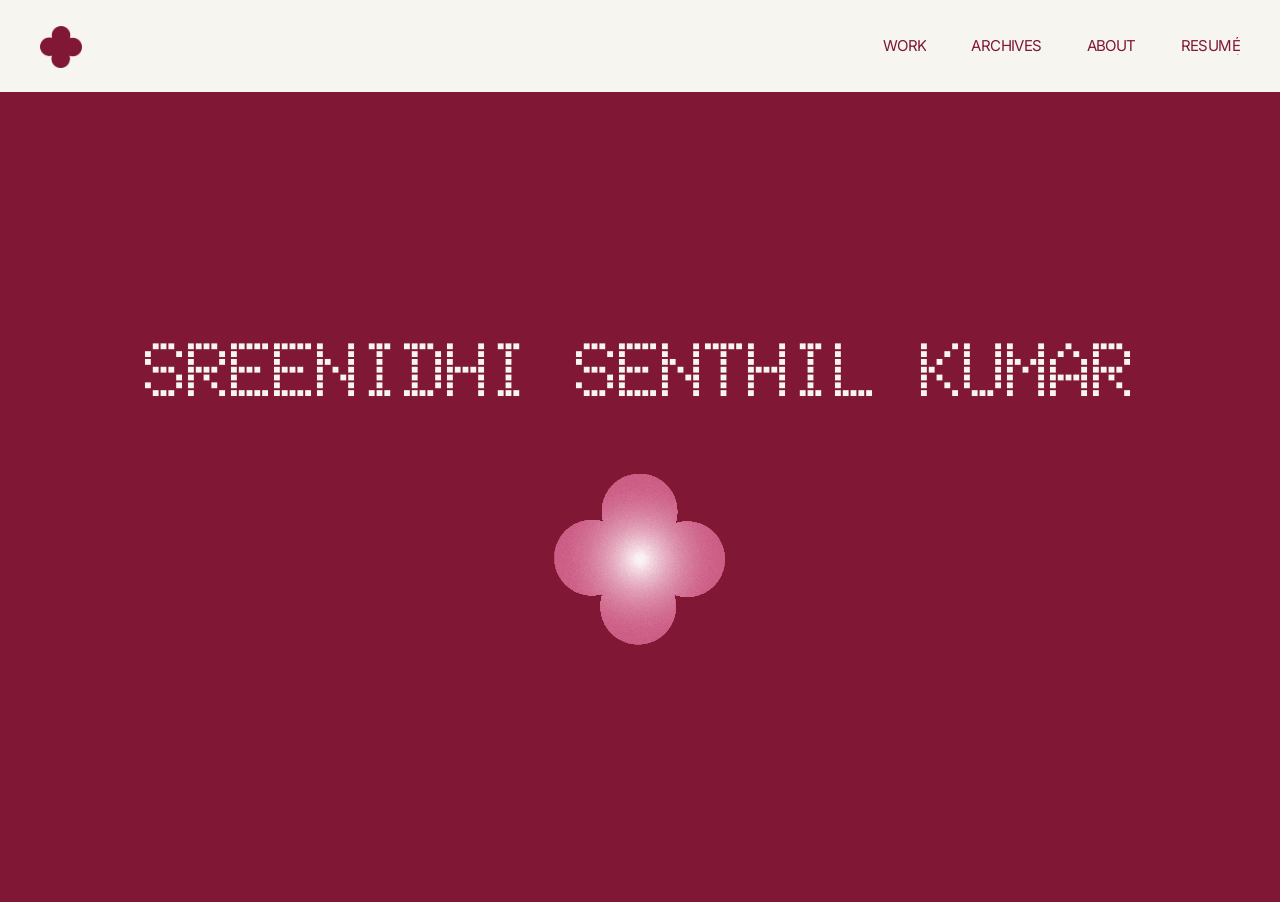
==== index.html @ d52f6503 "first commit" ====
<!doctype html>
<html lang="en">
<head>
  <meta charset="utf-8">
  <meta name="viewport" content="width=device-width, initial-scale=1">
  <title>Sreenidhi Senthil Kumar</title>
  <meta name="description" content="Hello! I am Sreenidhi, a multidisciplinary designer studying in Parsons School of Design. I focus on creating brand identities and user friendly design.">
  <link rel="icon" href="assets/b7XOCkHBL5aJcRCYLvDpe4BL3IE.png">
  <link rel="preconnect" href="https://fonts.googleapis.com">
  <link rel="preconnect" href="https://fonts.gstatic.com" crossorigin>
  <link href="https://fonts.googleapis.com/css2?family=Doto:wght@700&family=Inter:wght@400;500;700&display=swap" rel="stylesheet">
  <link rel="stylesheet" href="styles.css">
</head>
<body>
  <main>
    <section class="hero">
      <div class="hero__block">
        <h1 class="hero__name"><span>SREENIDHI</span> <span>SENTHIL</span> <span>KUMAR</span></h1>
        <a class="hero__flower" href="work.html" aria-label="See my work">
          <img src="assets/eoAOJb5B5QUfETGpFF3YvNR5M.png" alt="">
        </a>
      </div>
    </section>
  </main>
  <script src="main.js"></script>
</body>
</html>
---- styles.css ----
/* ---------- Tokens ---------- */
:root {
  --cream: #f6f5ef;
  --maroon: #801735;
  --pink: #cc5c84;
  --ink: #0f0f0f;
  --brown: #452020;
  --font: "Inter", sans-serif;
  --display: "Doto", sans-serif;
}

*,
*::before,
*::after { box-sizing: border-box; margin: 0; padding: 0; }

html { -webkit-font-smoothing: antialiased; }

body {
  background: var(--cream);
  color: var(--maroon);
  font-family: var(--font);
  font-feature-settings: "ss07" on;
  letter-spacing: -0.04em;
  line-height: 1.2;
}

a { color: inherit; text-decoration: none; }
img { display: block; max-width: 100%; }

.label {
  font-size: 15px;
  text-transform: uppercase;
  letter-spacing: -0.04em;
}

.page-title {
  font-size: 64px;
  font-weight: 500;
  letter-spacing: -0.08em;
  line-height: 1;
  text-transform: uppercase;
}

/* ---------- Nav ---------- */
.nav {
  position: fixed;
  inset: 0 0 auto 0;
  z-index: 50;
  display: flex;
  align-items: center;
  justify-content: space-between;
  padding: 26px 40px;
}

.nav__logo img { width: 42px; height: 42px; transition: transform .6s ease; }
.nav__logo:hover img { transform: rotate(90deg); }

.nav__links { display: flex; gap: 45px; list-style: none; }

/* Text roll on hover: the label slides up and a copy slides in from below */
.roll { position: relative; display: inline-block; overflow: hidden; vertical-align: top; }
.roll span { display: block; transition: transform .35s cubic-bezier(.6, 0, .2, 1); }
.roll span + span { position: absolute; inset: 100% 0 auto 0; }
.roll:hover span,
.card:hover .roll span { transform: translateY(-100%); }

.nav__toggle {
  display: none;
  background: none;
  border: 0;
  color: var(--maroon);
  font-family: var(--font);
  cursor: pointer;
}

.menu {
  position: fixed;
  inset: 0;
  z-index: 40;
  display: flex;
  flex-direction: column;
  justify-content: center;
  gap: 8px;
  padding: 20px;
  background: var(--cream);
  opacity: 0;
  pointer-events: none;
  transition: opacity .3s ease;
}
.menu a {
  font-size: 48px;
  font-weight: 500;
  letter-spacing: -0.06em;
  text-transform: uppercase;
}
.menu-open .menu { opacity: 1; pointer-events: auto; }

/* ---------- Home ---------- */
.hero { position: relative; height: 100vh; height: 100svh; }

.hero__block {
  position: absolute;
  top: 10.2%;
  left: 0;
  width: 100%;
  height: 90%;
  display: flex;
  flex-direction: column;
  align-items: center;
  justify-content: center;
  gap: 46px;
  padding: 20px;
  background: var(--maroon);
  overflow: hidden;
}

.hero__name {
  font-family: var(--display);
  font-size: 78px;
  font-weight: 700;
  letter-spacing: -0.05em;
  line-height: 1;
  text-align: center;
  text-transform: uppercase;
  color: var(--cream);
  text-wrap: balance;
}

.hero__name span,
.hero__flower {
  display: inline-block;
  opacity: 0;
  filter: blur(10px);
  transform: translateY(10px) scale(.95);
  animation: blur-in .9s cubic-bezier(.2, .7, .2, 1) forwards;
}
.hero__name span:nth-child(2) { animation-delay: .15s; }
.hero__name span:nth-child(3) { animation-delay: .3s; }
.hero__flower { animation-delay: .5s; }

@keyframes blur-in {
  to { opacity: 1; filter: blur(0); transform: none; }
}

.hero__flower img {
  width: 208px;
  aspect-ratio: 1;
  transition: transform .8s cubic-bezier(.2, .7, .2, 1);
}
.hero__flower:hover img { transform: rotate(90deg) scale(1.05); }

/* ---------- Shared section ---------- */
.section {
  display: flex;
  flex-direction: column;
  gap: 40px;
  width: 100%;
  max-width: 1920px;
  margin: 0 auto;
  padding: 160px 20px;
}

/* ---------- Work ---------- */
.tags { display: flex; gap: 16px; }
.tag {
  padding: 8px 16px;
  border-radius: 999px;
  background: var(--maroon);
  color: var(--cream);
}

.work-grid {
  display: grid;
  grid-template-columns: repeat(2, 1fr);
  gap: 20px;
}

.card { display: flex; flex-direction: column; gap: 12px; }
.card__media { overflow: hidden; aspect-ratio: 16 / 10; background: #ebe9e0; }
.card__media img {
  width: 100%;
  height: 100%;
  object-fit: cover;
  transition: transform .8s cubic-bezier(.2, .7, .2, 1);
}
.card:hover .card__media img { transform: scale(1.04); }

/* ---------- Archives ---------- */
.archive-grid {
  display: grid;
  grid-template-columns: repeat(3, 1fr);
  grid-template-rows: repeat(2, 1fr);
  gap: 10px;
  width: 94%;
  height: 614px;
  margin: 0 auto;
}
.archive-grid figure { overflow: hidden; cursor: zoom-in; }
.archive-grid figure:first-child { grid-row: span 2; }
.archive-grid img {
  width: 100%;
  height: 100%;
  object-fit: cover;
  transition: transform .8s cubic-bezier(.2, .7, .2, 1);
}
.archive-grid figure:hover img { transform: scale(1.05); }

/* ---------- About ---------- */
.about { position: relative; padding-bottom: 520px; overflow: hidden; }

.about__row { display: flex; gap: 40px; }

.about__text {
  flex: 1;
  display: flex;
  flex-direction: column;
  gap: 40px;
  padding: 0 80px 0 40px;
}

.about__bio {
  display: flex;
  flex-direction: column;
  gap: 20px;
  max-width: 500px;
  font-size: 24px;
  text-wrap: balance;
}

.about__contact { display: flex; gap: 15px; max-width: 435px; }
.about__contact > div { flex: 1; display: flex; flex-direction: column; gap: 4px; }
.about__contact .muted { color: var(--brown); font-weight: 500; text-transform: none; }
.about__contact a:hover { color: var(--pink); }

.about__image { width: 35%; aspect-ratio: .8; object-fit: cover; flex-shrink: 0; }

.stickers {
  position: absolute;
  left: 0;
  bottom: 0;
  width: 100%;
  height: 480px;
  overflow: hidden;
  touch-action: none;
}

.sticker {
  position: absolute;
  top: 0;
  left: 0;
  padding: 26px 36px;
  border-radius: 999px;
  background: var(--maroon);
  color: var(--cream);
  font-size: 27px;
  font-weight: 500;
  letter-spacing: -0.06em;
  white-space: nowrap;
  cursor: grab;
  user-select: none;
  will-change: transform;
}
.sticker:nth-child(3n + 2) { background: var(--pink); }
.sticker:nth-child(4n) { border-radius: 40px; }
.sticker.dragging { cursor: grabbing; }

/* ---------- Project ---------- */
.project-hero { display: flex; flex-direction: column; gap: 20px; padding: 160px 20px 0; }

.project-hero__titles { display: flex; align-items: flex-end; gap: 10px; }
.project-hero__titles > * { flex: 1; }
.project-hero__subtitle { font-size: 24px; text-wrap: balance; }

.project-hero__media img { width: 100%; }

.details { display: flex; padding: 80px 20px 80px 40px; }
.details__col { flex: 1; display: flex; flex-direction: column; gap: 40px; }
.details__item { display: flex; flex-direction: column; gap: 8px; }
.details__item > p:last-child { font-size: 16px; text-transform: capitalize; }
.details__info { max-width: 540px; font-size: 16px; font-weight: 500; color: var(--brown); text-wrap: pretty; }
.details__info p + p { margin-top: 12px; }

.gallery {
  display: grid;
  grid-template-columns: repeat(2, 1fr);
  gap: 12px;
  padding: 0 20px;
}
.gallery figure { overflow: hidden; cursor: zoom-in; }
.gallery .wide { grid-column: span 2; }
.gallery img { width: 100%; height: 100%; object-fit: cover; }

.pager {
  display: flex;
  justify-content: space-between;
  align-items: center;
  padding: 63px 20px 140px;
}

.pill {
  display: grid;
  place-items: center;
  width: 307px;
  height: 87px;
  border-radius: 53px;
  background: var(--maroon);
  color: var(--cream);
  transition: background .3s ease, transform .3s ease;
}
.pill:hover { background: var(--pink); transform: scale(1.03); }

/* ---------- Lightbox ---------- */
.lightbox {
  position: fixed;
  inset: 0;
  z-index: 100;
  display: grid;
  place-items: center;
  padding: 40px;
  background: rgba(15, 15, 15, .9);
  cursor: zoom-out;
  opacity: 0;
  pointer-events: none;
  transition: opacity .3s ease;
}
.lightbox.open { opacity: 1; pointer-events: auto; }
.lightbox img { max-width: 100%; max-height: 100%; object-fit: contain; }

/* ---------- Tablet ---------- */
@media (max-width: 1199.98px) {
  .hero__block { top: 5%; height: 96%; }
  .about__text { padding: 0 20px; }
}

/* ---------- Mobile ---------- */
@media (max-width: 809.98px) {
  .nav__links { display: none; }
  .nav__toggle { display: block; }

  .hero__block { top: 6.6%; height: 93%; }
  .hero__name { font-size: 45px; }
  .hero__flower img { width: 148px; }

  .page-title { font-size: 48px; }

  .tags { flex-direction: column; }
  .work-grid { grid-template-columns: 1fr; }

  .archive-grid { display: flex; flex-direction: column; width: 100%; height: auto; gap: 26px; }
  .archive-grid img { height: auto; }

  .about { padding-bottom: 420px; }
  .about__row { flex-direction: column-reverse; }
  .about__image { width: 100%; }
  .about__bio { font-size: 20px; }
  .stickers { height: 400px; }
  .sticker { font-size: 18px; padding: 16px 24px; }

  .project-hero__titles { flex-direction: column; align-items: flex-start; }
  .details { flex-direction: column; gap: 40px; padding: 80px 20px; }
  .gallery { grid-template-columns: 1fr; }
  .gallery .wide { grid-column: span 1; }
  .pager { padding-bottom: 80px; }
  .pill { width: 170px; height: 49px; }
}

@media (prefers-reduced-motion: reduce) {
  *, *::before, *::after {
    animation-duration: .01s !important;
    animation-delay: 0s !important;
    transition: none !important;
  }
}
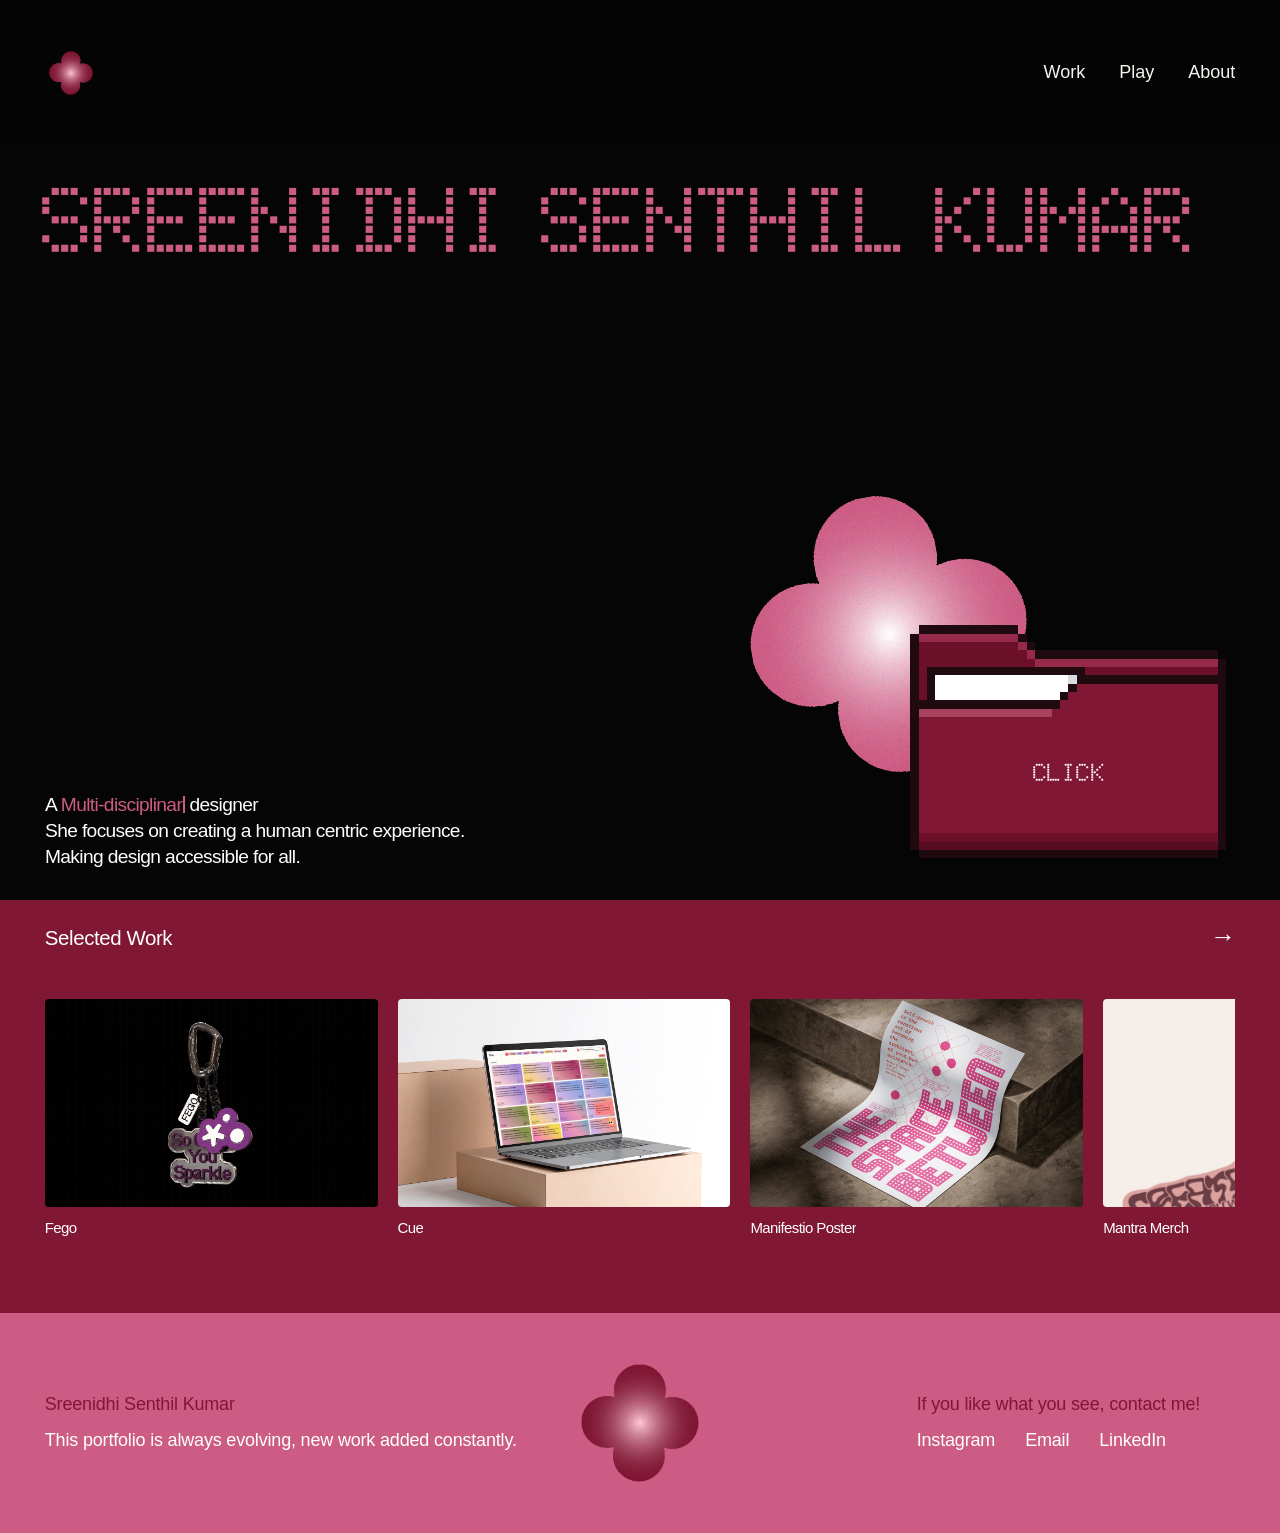
==== commit 83c4f0ad: "first verison" ====
--- a/index.html
+++ b/index.html
@@ -5,21 +5,53 @@
   <meta name="viewport" content="width=device-width, initial-scale=1">
   <title>Sreenidhi Senthil Kumar</title>
   <meta name="description" content="Hello! I am Sreenidhi, a multidisciplinary designer studying in Parsons School of Design. I focus on creating brand identities and user friendly design.">
-  <link rel="icon" href="assets/b7XOCkHBL5aJcRCYLvDpe4BL3IE.png">
+  <link rel="icon" type="image/png" href="assets/favicon.png">
   <link rel="preconnect" href="https://fonts.googleapis.com">
   <link rel="preconnect" href="https://fonts.gstatic.com" crossorigin>
-  <link href="https://fonts.googleapis.com/css2?family=Doto:wght@700&family=Inter:wght@400;500;700&display=swap" rel="stylesheet">
+  <link href="https://fonts.googleapis.com/css2?family=Doto:wght@700&family=Google+Sans+Flex:wght@100..1000&display=swap" rel="stylesheet">
   <link rel="stylesheet" href="styles.css">
 </head>
-<body>
+<body class="home-page">
   <main>
-    <section class="hero">
+    <section class="hero" data-pin>
       <div class="hero__block">
-        <h1 class="hero__name"><span>SREENIDHI</span> <span>SENTHIL</span> <span>KUMAR</span></h1>
-        <a class="hero__flower" href="work.html" aria-label="See my work">
-          <img src="assets/eoAOJb5B5QUfETGpFF3YvNR5M.png" alt="">
-        </a>
+        <div class="inspire" aria-label="Things that inspire my design">
+          <p class="inspire__caption"><span class="inspire__lead">Here are some of the things that currently inspire my design world.</span> <span class="inspire__drag">Drag them out of the folder.</span></p>
+          <img class="inspire__logo" src="assets/logo-pink.png" alt="" aria-hidden="true">
+          <div class="box" role="button" tabindex="0" aria-label="Open the folder">
+            <svg class="box__back" viewBox="0 0 40 30" shape-rendering="crispEdges" aria-hidden="true"><rect x="2" y="1" width="12" height="1" fill="#1f0a10"/><rect x="1" y="2" width="1" height="1" fill="#1f0a10"/><rect x="2" y="2" width="12" height="1" fill="#962a4c"/><rect x="14" y="2" width="1" height="1" fill="#1f0a10"/><rect x="1" y="3" width="1" height="1" fill="#1f0a10"/><rect x="2" y="3" width="12" height="1" fill="#6c1029"/><rect x="14" y="3" width="1" height="1" fill="#962a4c"/><rect x="15" y="3" width="1" height="1" fill="#1f0a10"/><rect x="1" y="4" width="1" height="1" fill="#1f0a10"/><rect x="2" y="4" width="13" height="1" fill="#6c1029"/><rect x="15" y="4" width="1" height="1" fill="#962a4c"/><rect x="16" y="4" width="22" height="1" fill="#1f0a10"/><rect x="1" y="5" width="1" height="1" fill="#1f0a10"/><rect x="2" y="5" width="14" height="1" fill="#6c1029"/><rect x="16" y="5" width="22" height="1" fill="#962a4c"/><rect x="38" y="5" width="1" height="1" fill="#1f0a10"/><rect x="1" y="6" width="1" height="1" fill="#1f0a10"/><rect x="2" y="6" width="1" height="1" fill="#6c1029"/><rect x="3" y="6" width="19" height="1" fill="#1f0a10"/><rect x="22" y="6" width="16" height="1" fill="#6c1029"/><rect x="38" y="6" width="1" height="1" fill="#1f0a10"/><rect x="1" y="7" width="1" height="1" fill="#1f0a10"/><rect x="2" y="7" width="1" height="1" fill="#6c1029"/><rect x="3" y="7" width="1" height="1" fill="#1f0a10"/><rect x="4" y="7" width="16" height="1" fill="#ffffff"/><rect x="20" y="7" width="1" height="1" fill="#d9dbe2"/><rect x="21" y="7" width="1" height="1" fill="#1f0a10"/><rect x="22" y="7" width="16" height="1" fill="#6c1029"/><rect x="38" y="7" width="1" height="1" fill="#1f0a10"/><rect x="1" y="8" width="1" height="1" fill="#1f0a10"/><rect x="2" y="8" width="1" height="1" fill="#6c1029"/><rect x="3" y="8" width="1" height="1" fill="#1f0a10"/><rect x="4" y="8" width="16" height="1" fill="#ffffff"/><rect x="20" y="8" width="1" height="1" fill="#d9dbe2"/><rect x="21" y="8" width="1" height="1" fill="#1f0a10"/><rect x="22" y="8" width="16" height="1" fill="#6c1029"/><rect x="38" y="8" width="1" height="1" fill="#1f0a10"/><rect x="1" y="9" width="1" height="1" fill="#1f0a10"/><rect x="2" y="9" width="1" height="1" fill="#6c1029"/><rect x="3" y="9" width="1" height="1" fill="#1f0a10"/><rect x="4" y="9" width="16" height="1" fill="#ffffff"/><rect x="20" y="9" width="1" height="1" fill="#d9dbe2"/><rect x="21" y="9" width="1" height="1" fill="#1f0a10"/><rect x="22" y="9" width="16" height="1" fill="#6c1029"/><rect x="38" y="9" width="1" height="1" fill="#1f0a10"/><rect x="1" y="10" width="1" height="1" fill="#1f0a10"/><rect x="2" y="10" width="1" height="1" fill="#6c1029"/><rect x="3" y="10" width="1" height="1" fill="#1f0a10"/><rect x="4" y="10" width="17" height="1" fill="#d9dbe2"/><rect x="21" y="10" width="1" height="1" fill="#1f0a10"/><rect x="22" y="10" width="16" height="1" fill="#6c1029"/><rect x="38" y="10" width="1" height="1" fill="#1f0a10"/><rect x="1" y="11" width="1" height="1" fill="#1f0a10"/><rect x="2" y="11" width="1" height="1" fill="#6c1029"/><rect x="3" y="11" width="19" height="1" fill="#1f0a10"/><rect x="22" y="11" width="16" height="1" fill="#6c1029"/><rect x="38" y="11" width="1" height="1" fill="#1f0a10"/><rect x="1" y="12" width="1" height="1" fill="#1f0a10"/><rect x="2" y="12" width="36" height="1" fill="#6c1029"/><rect x="38" y="12" width="1" height="1" fill="#1f0a10"/><rect x="1" y="13" width="1" height="1" fill="#1f0a10"/><rect x="2" y="13" width="36" height="1" fill="#6c1029"/><rect x="38" y="13" width="1" height="1" fill="#1f0a10"/><rect x="1" y="14" width="1" height="1" fill="#1f0a10"/><rect x="2" y="14" width="36" height="1" fill="#6c1029"/><rect x="38" y="14" width="1" height="1" fill="#1f0a10"/><rect x="1" y="15" width="1" height="1" fill="#1f0a10"/><rect x="2" y="15" width="36" height="1" fill="#6c1029"/><rect x="38" y="15" width="1" height="1" fill="#1f0a10"/><rect x="1" y="16" width="1" height="1" fill="#1f0a10"/><rect x="2" y="16" width="36" height="1" fill="#6c1029"/><rect x="38" y="16" width="1" height="1" fill="#1f0a10"/><rect x="1" y="17" width="1" height="1" fill="#1f0a10"/><rect x="2" y="17" width="36" height="1" fill="#6c1029"/><rect x="38" y="17" width="1" height="1" fill="#1f0a10"/><rect x="1" y="18" width="1" height="1" fill="#1f0a10"/><rect x="2" y="18" width="36" height="1" fill="#6c1029"/><rect x="38" y="18" width="1" height="1" fill="#1f0a10"/><rect x="1" y="19" width="1" height="1" fill="#1f0a10"/><rect x="2" y="19" width="36" height="1" fill="#6c1029"/><rect x="38" y="19" width="1" height="1" fill="#1f0a10"/><rect x="1" y="20" width="1" height="1" fill="#1f0a10"/><rect x="2" y="20" width="36" height="1" fill="#6c1029"/><rect x="38" y="20" width="1" height="1" fill="#1f0a10"/><rect x="1" y="21" width="1" height="1" fill="#1f0a10"/><rect x="2" y="21" width="36" height="1" fill="#6c1029"/><rect x="38" y="21" width="1" height="1" fill="#1f0a10"/><rect x="1" y="22" width="1" height="1" fill="#1f0a10"/><rect x="2" y="22" width="36" height="1" fill="#6c1029"/><rect x="38" y="22" width="1" height="1" fill="#1f0a10"/><rect x="1" y="23" width="1" height="1" fill="#1f0a10"/><rect x="2" y="23" width="36" height="1" fill="#6c1029"/><rect x="38" y="23" width="1" height="1" fill="#1f0a10"/><rect x="1" y="24" width="1" height="1" fill="#1f0a10"/><rect x="2" y="24" width="36" height="1" fill="#6c1029"/><rect x="38" y="24" width="1" height="1" fill="#1f0a10"/><rect x="1" y="25" width="1" height="1" fill="#1f0a10"/><rect x="2" y="25" width="36" height="1" fill="#6c1029"/><rect x="38" y="25" width="1" height="1" fill="#1f0a10"/><rect x="1" y="26" width="1" height="1" fill="#1f0a10"/><rect x="2" y="26" width="36" height="1" fill="#6c1029"/><rect x="38" y="26" width="1" height="1" fill="#1f0a10"/><rect x="1" y="27" width="38" height="1" fill="#1f0a10"/></svg>
+            <p class="box__label" aria-hidden="true">Click</p>
+            <div class="box__inside">
+              <button class="inspire__item" type="button" data-label="Vintage TV" data-spot="7,10"><span class="inspire__icon" style="--src:url(assets/icons/tv.svg);--fsrc:url(assets/icons/fill/tv.png);--fill:#f7b8cd"></span></button>
+              <button class="inspire__item" type="button" data-label="Books" data-spot="88,10"><span class="inspire__icon" style="--src:url(assets/icons/book.svg);--fsrc:url(assets/icons/fill/book.png);--fill:#f7b8cd"></span></button>
+              <button class="inspire__item" type="button" data-label="Tea" data-spot="38,42"><span class="inspire__icon" style="--src:url(assets/icons/tea.svg);--fsrc:url(assets/icons/fill/tea.png);--fill:#f7b8cd"></span></button>
+              <button class="inspire__item" type="button" data-label="Flowers" data-spot="7,84"><span class="inspire__icon" style="--src:url(assets/icons/flower.svg);--fsrc:url(assets/icons/fill/flower.png);--fill:#f7b8cd"></span></button>
+              <button class="inspire__item" type="button" data-label="Science" data-spot="27,6"><span class="inspire__icon" style="--src:url(assets/icons/dna.svg);--fsrc:url(assets/icons/fill/dna.png);--fill:#f7b8cd"></span></button>
+              <button class="inspire__item" type="button" data-label="Lego" data-spot="47,10"><span class="inspire__icon" style="--src:url(assets/icons/module.svg);--fsrc:url(assets/icons/fill/module.png);--fill:#f7b8cd"></span></button>
+              <button class="inspire__item" type="button" data-label="Travel" data-spot="67,6"><span class="inspire__icon" style="--src:url(assets/icons/compass.svg);--fsrc:url(assets/icons/fill/compass.png);--fill:#f7b8cd"></span></button>
+              <button class="inspire__item" type="button" data-label="Music" data-spot="16,46"><span class="inspire__icon" style="--src:url(assets/icons/music.svg);--fsrc:url(assets/icons/fill/music.png);--fill:#f7b8cd"></span></button>
+              <button class="inspire__item" type="button" data-label="Cooking" data-spot="60,48"><span class="inspire__icon" style="--src:url(assets/icons/egg.svg);--fsrc:url(assets/icons/fill/egg.png);--fill:#f7b8cd"></span></button>
+              <button class="inspire__item" type="button" data-label="Nature" data-spot="66,80"><span class="inspire__icon" style="--src:url(assets/icons/plant.svg);--fsrc:url(assets/icons/fill/plant.png);--fill:#f7b8cd"></span></button>
+              <button class="inspire__item" type="button" data-label="Arcade games" data-spot="27,80"><span class="inspire__icon" style="--src:url(assets/icons/arcade.svg);--fsrc:url(assets/icons/fill/arcade.png);--fill:#f7b8cd"></span></button>
+              <button class="inspire__item" type="button" data-label="Coding" data-spot="47,86"><span class="inspire__icon" style="--src:url(assets/icons/browser.svg);--fsrc:url(assets/icons/fill/browser.png);--fill:#f7b8cd"></span></button>
+            </div>
+            <svg class="box__front" viewBox="0 0 40 30" shape-rendering="crispEdges" aria-hidden="true"><rect x="21" y="7" width="17" height="1" fill="#1f0a10"/><rect x="20" y="8" width="1" height="1" fill="#1f0a10"/><rect x="21" y="8" width="17" height="1" fill="#801735"/><rect x="38" y="8" width="1" height="1" fill="#1f0a10"/><rect x="19" y="9" width="1" height="1" fill="#1f0a10"/><rect x="20" y="9" width="18" height="1" fill="#801735"/><rect x="38" y="9" width="1" height="1" fill="#1f0a10"/><rect x="2" y="10" width="17" height="1" fill="#1f0a10"/><rect x="19" y="10" width="19" height="1" fill="#801735"/><rect x="38" y="10" width="1" height="1" fill="#1f0a10"/><rect x="1" y="11" width="1" height="1" fill="#1f0a10"/><rect x="2" y="11" width="16" height="1" fill="#a8435f"/><rect x="18" y="11" width="20" height="1" fill="#801735"/><rect x="38" y="11" width="1" height="1" fill="#1f0a10"/><rect x="1" y="12" width="1" height="1" fill="#1f0a10"/><rect x="2" y="12" width="36" height="1" fill="#801735"/><rect x="38" y="12" width="1" height="1" fill="#1f0a10"/><rect x="1" y="13" width="1" height="1" fill="#1f0a10"/><rect x="2" y="13" width="36" height="1" fill="#801735"/><rect x="38" y="13" width="1" height="1" fill="#1f0a10"/><rect x="1" y="14" width="1" height="1" fill="#1f0a10"/><rect x="2" y="14" width="36" height="1" fill="#801735"/><rect x="38" y="14" width="1" height="1" fill="#1f0a10"/><rect x="1" y="15" width="1" height="1" fill="#1f0a10"/><rect x="2" y="15" width="36" height="1" fill="#801735"/><rect x="38" y="15" width="1" height="1" fill="#1f0a10"/><rect x="1" y="16" width="1" height="1" fill="#1f0a10"/><rect x="2" y="16" width="36" height="1" fill="#801735"/><rect x="38" y="16" width="1" height="1" fill="#1f0a10"/><rect x="1" y="17" width="1" height="1" fill="#1f0a10"/><rect x="2" y="17" width="36" height="1" fill="#801735"/><rect x="38" y="17" width="1" height="1" fill="#1f0a10"/><rect x="1" y="18" width="1" height="1" fill="#1f0a10"/><rect x="2" y="18" width="36" height="1" fill="#801735"/><rect x="38" y="18" width="1" height="1" fill="#1f0a10"/><rect x="1" y="19" width="1" height="1" fill="#1f0a10"/><rect x="2" y="19" width="36" height="1" fill="#801735"/><rect x="38" y="19" width="1" height="1" fill="#1f0a10"/><rect x="1" y="20" width="1" height="1" fill="#1f0a10"/><rect x="2" y="20" width="36" height="1" fill="#801735"/><rect x="38" y="20" width="1" height="1" fill="#1f0a10"/><rect x="1" y="21" width="1" height="1" fill="#1f0a10"/><rect x="2" y="21" width="36" height="1" fill="#801735"/><rect x="38" y="21" width="1" height="1" fill="#1f0a10"/><rect x="1" y="22" width="1" height="1" fill="#1f0a10"/><rect x="2" y="22" width="36" height="1" fill="#801735"/><rect x="38" y="22" width="1" height="1" fill="#1f0a10"/><rect x="1" y="23" width="1" height="1" fill="#1f0a10"/><rect x="2" y="23" width="36" height="1" fill="#801735"/><rect x="38" y="23" width="1" height="1" fill="#1f0a10"/><rect x="1" y="24" width="1" height="1" fill="#1f0a10"/><rect x="2" y="24" width="36" height="1" fill="#801735"/><rect x="38" y="24" width="1" height="1" fill="#1f0a10"/><rect x="1" y="25" width="1" height="1" fill="#1f0a10"/><rect x="2" y="25" width="36" height="1" fill="#801735"/><rect x="38" y="25" width="1" height="1" fill="#1f0a10"/><rect x="1" y="26" width="1" height="1" fill="#1f0a10"/><rect x="2" y="26" width="36" height="1" fill="#6c1029"/><rect x="38" y="26" width="1" height="1" fill="#1f0a10"/><rect x="1" y="27" width="1" height="1" fill="#1f0a10"/><rect x="2" y="27" width="36" height="1" fill="#560c21"/><rect x="38" y="27" width="1" height="1" fill="#1f0a10"/><rect x="2" y="28" width="36" height="1" fill="#1f0a10"/></svg>
+          </div>
+        </div>
+        <h1 class="hero__name"><span>Sreenidhi</span> <span>Senthil</span> <span>Kumar</span></h1>
+        <div class="hero__intro">
+          <p class="hero__role"><span class="hero__article">A</span> <span class="hero__word">Multi-disciplinary</span><span class="hero__caret" aria-hidden="true"></span> designer</p>
+          <p>She focuses on creating a human centric experience.</p>
+          <p>Making design accessible for all.</p>
+        </div>
       </div>
+    </section>
+    <section class="selected panel" aria-label="Selected work">
+      <div class="panel__head">
+        <h2 class="panel__title">Selected Work</h2>
+        <a class="panel__link panel__arrow" href="work.html" aria-label="View all work">&rarr;</a>
+      </div>
+      <div class="selected__track" data-carousel></div>
     </section>
   </main>
   <script src="main.js"></script>
--- a/styles.css
+++ b/styles.css
@@ -3,10 +3,10 @@
   --cream: #f6f5ef;
   --maroon: #801735;
   --pink: #cc5c84;
+  --black: #050505;
   --ink: #0f0f0f;
   --brown: #452020;
-  --font: "Inter", sans-serif;
-  --display: "Doto", sans-serif;
+  --font: "Google Sans Flex", sans-serif;
 }
 
 *,
@@ -16,20 +16,21 @@
 html { -webkit-font-smoothing: antialiased; }
 
 body {
-  background: var(--cream);
-  color: var(--maroon);
+  background: var(--black);
+  color: var(--cream);
   font-family: var(--font);
-  font-feature-settings: "ss07" on;
+  font-weight: 500;
   letter-spacing: -0.04em;
   line-height: 1.2;
 }
 
 a { color: inherit; text-decoration: none; }
+a:hover { color: var(--pink); }
 img { display: block; max-width: 100%; }
 
 .label {
   font-size: 15px;
-  text-transform: uppercase;
+  text-transform: capitalize;
   letter-spacing: -0.04em;
 }
 
@@ -38,24 +39,48 @@
   font-weight: 500;
   letter-spacing: -0.08em;
   line-height: 1;
-  text-transform: uppercase;
+  text-transform: capitalize;
 }
 
 /* ---------- Nav ---------- */
+/* Header on every page: flat, translucent black, scrolls with the page */
 .nav {
-  position: fixed;
+  position: absolute;
   inset: 0 0 auto 0;
   z-index: 50;
   display: flex;
-  align-items: center;
+  align-items: flex-start;
   justify-content: space-between;
-  padding: 26px 40px;
-}
-
-.nav__logo img { width: 42px; height: 42px; transition: transform .6s ease; }
+  height: 140px;
+  padding: 47px clamp(20px, 3.5vw, 60px) 0;
+  background: rgba(5, 5, 5, .5);
+  backdrop-filter: blur(6px);
+  -webkit-backdrop-filter: blur(6px);
+}
+
+.home-page .nav,
+.about-page .nav { position: fixed; }
+/* Other pages: header hides on scroll down, slides back in on scroll up */
+.nav--auto { position: fixed; transition: transform .35s ease; }
+.nav--hidden { transform: translateY(-100%); }
+/* Coming-soon pages (Lyra): header floats over the sunrise with no dark bar */
+.soon-page .nav { background: none; backdrop-filter: none; -webkit-backdrop-filter: none; }
+
+.nav__logo { position: relative; display: block; width: 52px; height: 52px; line-height: 0; }
+.nav__logo img { position: absolute; inset: 0; width: 52px; height: 52px; transition: transform .6s ease, opacity .3s ease; }
 .nav__logo:hover img { transform: rotate(90deg); }
-
-.nav__links { display: flex; gap: 45px; list-style: none; }
+.nav__logo-hover { opacity: 0; }
+.nav__logo:hover .nav__logo-base { opacity: 0; }
+.nav__logo:hover .nav__logo-hover { opacity: 1; }
+
+/* Links and the mobile toggle sit on the logo's centre line */
+.nav__links,
+.nav__toggle { height: 52px; align-items: center; }
+.nav__links { display: flex; gap: 34px; list-style: none; }
+.nav__links li { display: flex; align-items: center; }
+.nav__links .label { font-size: 18px; text-transform: none; letter-spacing: 0; color: var(--cream); transition: color .3s ease; }
+.nav__links .label:hover,
+.nav__toggle:hover { color: var(--pink); }
 
 /* Text roll on hover: the label slides up and a copy slides in from below */
 .roll { position: relative; display: inline-block; overflow: hidden; vertical-align: top; }
@@ -68,9 +93,11 @@
   display: none;
   background: none;
   border: 0;
-  color: var(--maroon);
+  color: var(--cream);
   font-family: var(--font);
+  font-weight: 500;
   cursor: pointer;
+  transition: color .3s ease;
 }
 
 .menu {
@@ -82,72 +109,184 @@
   justify-content: center;
   gap: 8px;
   padding: 20px;
-  background: var(--cream);
+  background: var(--black);
   opacity: 0;
   pointer-events: none;
   transition: opacity .3s ease;
 }
 .menu a {
+  color: var(--cream);
   font-size: 48px;
   font-weight: 500;
   letter-spacing: -0.06em;
-  text-transform: uppercase;
-}
+  text-transform: capitalize;
+  transition: color .3s ease;
+}
+.menu a:hover { color: var(--pink); }
 .menu-open .menu { opacity: 1; pointer-events: auto; }
 
-/* ---------- Home ---------- */
-.hero { position: relative; height: 100vh; height: 100svh; }
-
-.hero__block {
-  position: absolute;
-  top: 10.2%;
-  left: 0;
-  width: 100%;
-  height: 90%;
+/* ---------- Home: hello ----------
+   Centred on maroon like the original landing: dotted name, glowing flower,
+   with icons of what inspires the work floating around the edges. */
+.hello {
+  position: relative;
+  display: grid;
+  place-items: center;
+  min-height: 100vh;
+  min-height: 100svh;
+  padding: 190px clamp(20px, 3.5vw, 60px) 90px;
+  overflow: hidden;
+  background: var(--cream);
+  color: var(--maroon);
+  letter-spacing: -0.02em;
+}
+.hello__content {
+  position: relative;
+  z-index: 2;
   display: flex;
   flex-direction: column;
   align-items: center;
-  justify-content: center;
-  gap: 46px;
-  padding: 20px;
-  background: var(--maroon);
-  overflow: hidden;
-}
-
-.hero__name {
-  font-family: var(--display);
-  font-size: 78px;
+  gap: 18px;
+  max-width: 1100px;
+  text-align: center;
+  pointer-events: none;
+}
+.hello__content a { pointer-events: auto; }
+.hello__hi { font-size: clamp(18px, 1.7vw, 24px); }
+.hello__name {
+  font-family: "Doto", sans-serif;
+  font-size: clamp(18px, 5vw, 96px);
   font-weight: 700;
+  line-height: 1;
   letter-spacing: -0.05em;
-  line-height: 1;
-  text-align: center;
-  text-transform: uppercase;
-  color: var(--cream);
-  text-wrap: balance;
-}
-
-.hero__name span,
-.hero__flower {
+  white-space: nowrap;
+}
+.hello__name span {
   display: inline-block;
   opacity: 0;
   filter: blur(10px);
   transform: translateY(10px) scale(.95);
-  animation: blur-in .9s cubic-bezier(.2, .7, .2, 1) forwards;
-}
-.hero__name span:nth-child(2) { animation-delay: .15s; }
-.hero__name span:nth-child(3) { animation-delay: .3s; }
-.hero__flower { animation-delay: .5s; }
-
-@keyframes blur-in {
-  to { opacity: 1; filter: blur(0); transform: none; }
-}
-
-.hero__flower img {
-  width: 208px;
+  animation: hello-in .9s cubic-bezier(.2, .7, .2, 1) forwards;
+}
+.hello__name span:nth-child(2) { animation-delay: .15s; }
+.hello__name span:nth-child(3) { animation-delay: .3s; }
+@keyframes hello-in { to { opacity: 1; filter: blur(0); transform: none; } }
+.hello__role { font-size: clamp(24px, 2.8vw, 44px); font-weight: 600; line-height: 1.15; }
+.hello__blank {
+  display: inline-block;
+  min-width: 6.5em;
+  padding-bottom: .04em;
+  border-bottom: .06em solid currentColor;
+  color: var(--pink);
+  text-align: left;
+}
+.hello__caret {
+  display: inline-block;
+  width: .06em;
+  height: .9em;
+  margin-left: .04em;
+  vertical-align: -.08em;
+  background: currentColor;
+  animation: hello-caret 1s steps(2) infinite;
+}
+@keyframes hello-caret { 50% { opacity: 0; } }
+.hello__focus { display: flex; flex-direction: column; gap: 4px; margin-top: 28px; font-size: clamp(17px, 1.5vw, 22px); }
+.hello__inspire { margin-top: 26px; font-size: clamp(15px, 1.2vw, 18px); opacity: .8; }
+
+/* Floating icons around the edges, each with a speech bubble on hover */
+.inspire { position: absolute; inset: 150px 0 40px; z-index: 1; }
+.inspire__item {
+  position: absolute;
+  left: var(--x);
+  top: var(--y);
+  padding: 12px;
+  border: 0;
+  background: none;
+  color: var(--maroon);
+  cursor: pointer;
+  translate: -50% -50%;
+  animation: inspire-float var(--d) ease-in-out var(--t) infinite;
+}
+.inspire__icon {
+  display: block;
+  width: clamp(42px, 4.6vw, 76px);
   aspect-ratio: 1;
-  transition: transform .8s cubic-bezier(.2, .7, .2, 1);
-}
-.hero__flower:hover img { transform: rotate(90deg) scale(1.05); }
+  background: currentColor;
+  -webkit-mask: var(--src) center / contain no-repeat;
+  mask: var(--src) center / contain no-repeat;
+  transition: transform .35s cubic-bezier(.34, 1.56, .64, 1);
+}
+.inspire__item:hover,
+.inspire__item:focus-visible { z-index: 5; animation-play-state: paused; color: var(--pink); }
+.inspire__item:hover .inspire__icon,
+.inspire__item:focus-visible .inspire__icon { transform: scale(1.2) rotate(-6deg); }
+.inspire__item:focus:not(:focus-visible) { outline: none; }
+.inspire__item::after {
+  content: attr(data-label);
+  position: absolute;
+  left: 50%;
+  bottom: calc(100% + 6px);
+  padding: 8px 14px;
+  border-radius: 18px;
+  background: var(--maroon);
+  color: var(--cream);
+  font-family: var(--font);
+  font-size: 15px;
+  font-weight: 500;
+  letter-spacing: 0;
+  white-space: nowrap;
+  opacity: 0;
+  transform: translate(-50%, 6px) scale(.9);
+  transform-origin: bottom center;
+  transition: opacity .2s ease, transform .25s cubic-bezier(.34, 1.56, .64, 1);
+  pointer-events: none;
+}
+.inspire__item::before {
+  content: "";
+  position: absolute;
+  left: 50%;
+  bottom: calc(100% - 2px);
+  width: 12px;
+  height: 12px;
+  background: var(--maroon);
+  opacity: 0;
+  transform: translateX(-50%) rotate(45deg);
+  transition: opacity .2s ease;
+  pointer-events: none;
+}
+.inspire__item:hover::after,
+.inspire__item:focus-visible::after,
+.inspire__item.is-open::after { opacity: 1; transform: translate(-50%, 0) scale(1); }
+.inspire__item:hover::before,
+.inspire__item:focus-visible::before,
+.inspire__item.is-open::before { opacity: 1; }
+/* A wide, lazy drift so the icons wander around their spot */
+@keyframes inspire-float {
+  0%, 100% { transform: translate(0, 0) rotate(0deg); }
+  20% { transform: translate(18px, -14px) rotate(7deg); }
+  45% { transform: translate(-6px, -24px) rotate(-5deg); }
+  70% { transform: translate(-18px, 4px) rotate(4deg); }
+  85% { transform: translate(-6px, 14px) rotate(-3deg); }
+}
+
+@media (max-width: 809.98px) {
+  .hello { padding: 150px 16px 80px; }
+  .hello__blank { min-width: 0; }
+  .inspire { inset: 104px 0 34px; }
+  .inspire__icon { width: 30px; }
+  .inspire__item { left: var(--mx); top: var(--my); padding: 6px; }
+}
+
+/* Home page: full black, pink name and accents */
+.home-page { background: var(--black); }
+.home-page .hello { background: var(--black); color: var(--cream); }
+.home-page .hello__blank { color: var(--pink); }
+.home-page .inspire__item { color: var(--cream); }
+.home-page .inspire__item:hover,
+.home-page .inspire__item:focus-visible { color: var(--pink); }
+.home-page .inspire__item::after,
+.home-page .inspire__item::before { background: var(--cream); }
+.home-page .inspire__item::after { color: var(--maroon); }
 
 /* ---------- Shared section ---------- */
 .section {
@@ -157,17 +296,10 @@
   width: 100%;
   max-width: 1920px;
   margin: 0 auto;
-  padding: 160px 20px;
+  padding: 160px clamp(20px, 3.5vw, 60px);
 }
 
 /* ---------- Work ---------- */
-.tags { display: flex; gap: 16px; }
-.tag {
-  padding: 8px 16px;
-  border-radius: 999px;
-  background: var(--maroon);
-  color: var(--cream);
-}
 
 .work-grid {
   display: grid;
@@ -176,46 +308,154 @@
 }
 
 .card { display: flex; flex-direction: column; gap: 12px; }
-.card__media { overflow: hidden; aspect-ratio: 16 / 10; background: #ebe9e0; }
-.card__media img {
+.card .label { transition: color .3s ease; }
+.card:hover .label { color: var(--pink); }
+.card__media { overflow: hidden; aspect-ratio: 16 / 10; background: #161616; border-radius: 4px; }
+.card__media img,
+.card__media video {
   width: 100%;
   height: 100%;
   object-fit: cover;
   transition: transform .8s cubic-bezier(.2, .7, .2, 1);
 }
-.card:hover .card__media img { transform: scale(1.04); }
-
-/* ---------- Archives ---------- */
-.archive-grid {
-  display: grid;
-  grid-template-columns: repeat(3, 1fr);
-  grid-template-rows: repeat(2, 1fr);
-  gap: 10px;
-  width: 94%;
-  height: 614px;
-  margin: 0 auto;
-}
-.archive-grid figure { overflow: hidden; cursor: zoom-in; }
-.archive-grid figure:first-child { grid-row: span 2; }
-.archive-grid img {
-  width: 100%;
-  height: 100%;
-  object-fit: cover;
-  transition: transform .8s cubic-bezier(.2, .7, .2, 1);
-}
-.archive-grid figure:hover img { transform: scale(1.05); }
+.card:hover .card__media img,
+.card:hover .card__media video { transform: scale(1.04); }
+
+/* Subtitle fades in over the thumbnail on hover */
+.card__media { position: relative; }
+.card__overlay {
+  position: absolute;
+  inset: 0;
+  display: flex;
+  align-items: flex-end;
+  padding: 24px;
+  background: linear-gradient(0deg, rgba(128, 23, 53, .85) 0%, rgba(128, 23, 53, .35) 45%, rgba(128, 23, 53, 0) 75%);
+  color: var(--cream);
+  font-size: 18px;
+  line-height: 1.2;
+  letter-spacing: -0.02em;
+  text-wrap: balance;
+  opacity: 0;
+  transform: translateY(8px);
+  transition: opacity .35s ease, transform .35s ease;
+  pointer-events: none;
+}
+.card:hover .card__overlay,
+.card:focus-visible .card__overlay { opacity: 1; transform: none; }
+
+/* Coming soon: badge on the thumbnail, no link */
+.card__soon { opacity: .6; }
+
+/* Touch screens have no hover, so keep the subtitle visible */
+@media (hover: none) {
+  .card__overlay { opacity: 1; transform: none; font-size: 15px; padding: 16px; }
+}
+
+/* ---------- Home: selected work carousel ----------
+   A pink panel that slides up over the pinned hero as you scroll. */
+/* Play: a pixel pot rattling on the stove */
+.play {
+  display: flex;
+  flex-direction: column;
+  align-items: center;
+  justify-content: center;
+  gap: 18px;
+  min-height: 100vh;
+  min-height: 100svh;
+  padding: 140px 20px 80px;
+  text-align: center;
+}
+.pot { width: clamp(160px, 18vw, 260px); overflow: visible; }
+.pot__ink, .pot__steam rect { fill: var(--pink); }
+.pot__gap { fill: var(--black); }
+.pot__body, .pot__lid { transform-box: fill-box; transform-origin: 50% 100%; }
+.pot__body { animation: pot-shake 1.6s ease-in-out infinite; }
+.pot__lid { animation: pot-lid 1.6s ease-in-out infinite; }
+.pot__steam rect { opacity: 0; animation: pot-steam 2.4s ease-out infinite; }
+.pot__steam rect:nth-child(2) { animation-delay: .8s; }
+.pot__steam rect:nth-child(3) { animation-delay: 1.6s; }
+@keyframes pot-shake {
+  0%, 45%, 100% { transform: none; }
+  5%, 25% { transform: translateX(-.4px) rotate(-2deg); }
+  15%, 35% { transform: translateX(.4px) rotate(2deg); }
+}
+@keyframes pot-lid {
+  0%, 45%, 100% { transform: none; }
+  8% { transform: translateY(-1.2px) rotate(-5deg); }
+  18% { transform: translateY(0); }
+  28% { transform: translateY(-1.4px) rotate(4deg); }
+  38% { transform: translateY(0); }
+}
+@keyframes pot-steam {
+  0% { opacity: 0; transform: translateY(0); }
+  20% { opacity: 1; }
+  100% { opacity: 0; transform: translateY(-4px); }
+}
+.play__title {
+  margin-top: 24px;
+  font-family: "Doto", monospace;
+  font-size: clamp(28px, 4.4vw, 64px);
+  font-weight: 700;
+  line-height: 1;
+  letter-spacing: -0.04em;
+  text-transform: uppercase;
+  color: var(--cream);
+}
+.play__sub { font-size: clamp(16px, 1.4vw, 20px); color: rgba(246, 245, 239, .6); }
+@media (prefers-reduced-motion: reduce) {
+  .pot__body, .pot__lid, .pot__steam rect { animation: none !important; }
+  .pot__steam rect { opacity: 1; }
+}
+
+/* Pinned content stays put while a .panel scrolls up over it (top is set in JS for tall content) */
+body [data-pin] { position: sticky; top: 0; z-index: 0; }
+.panel {
+  position: relative;
+  z-index: 1;
+  padding: 24px clamp(20px, 3.5vw, 60px) 72px;
+  background: var(--maroon);
+  color: #fff;
+}
+.panel__head {
+  display: flex;
+  align-items: baseline;
+  justify-content: space-between;
+  gap: 20px;
+  margin-bottom: 48px;
+}
+.panel__title { font-size: clamp(18px, 1.6vw, 24px); font-weight: 500; letter-spacing: -0.02em; color: #fff; }
+.panel__link { font-size: clamp(16px, 1.4vw, 20px); color: #fff; }
+.panel__link:hover { color: var(--pink); }
+.panel__arrow { display: inline-block; font-size: clamp(22px, 2vw, 30px); line-height: 1; transition: color .3s ease, transform .3s ease; }
+.panel__arrow:hover { transform: translateX(6px); }
+.selected__track { overflow: hidden; }
+.selected__list { display: flex; width: max-content; gap: 20px; animation: selected-scroll 36s linear infinite; }
+.selected__track:hover .selected__list { animation-play-state: paused; }
+.selected__card { display: flex; flex-direction: column; gap: 12px; flex: 0 0 clamp(240px, 26vw, 360px); }
+.selected__media { display: block; overflow: hidden; border-radius: 4px; }
+.selected__media img,
+.selected__media video { width: 100%; aspect-ratio: 16 / 10; object-fit: cover; transition: transform .7s cubic-bezier(.2, .7, .2, 1); }
+.selected__card:hover .selected__media img,
+.selected__card:hover .selected__media video { transform: scale(1.05); }
+.selected__card .label { color: #fff; transition: color .3s ease; }
+.selected__card:hover .label { color: var(--pink); }
+@keyframes selected-scroll { from { transform: translateX(0); } to { transform: translateX(-50%); } }
+@media (prefers-reduced-motion: reduce) {
+  .selected__track { overflow-x: auto; }
+  .selected__list { animation: none; width: auto; }
+}
 
 /* ---------- About ---------- */
-.about { position: relative; padding-bottom: 520px; overflow: hidden; }
-
-.about__row { display: flex; gap: 40px; }
+.about { position: relative; overflow: hidden; }
+
+.about__row { display: flex; align-items: flex-start; gap: 40px; }
 
 .about__text {
   flex: 1;
   display: flex;
   flex-direction: column;
   gap: 40px;
-  padding: 0 80px 0 40px;
+  padding: 0 80px 0 0;
 }
 
 .about__bio {
@@ -229,10 +469,36 @@
 
 .about__contact { display: flex; gap: 15px; max-width: 435px; }
 .about__contact > div { flex: 1; display: flex; flex-direction: column; gap: 4px; }
-.about__contact .muted { color: var(--brown); font-weight: 500; text-transform: none; }
+.about__contact .muted { color: rgba(246, 245, 239, .65); font-weight: 500; text-transform: none; }
 .about__contact a:hover { color: var(--pink); }
 
-.about__image { width: 35%; aspect-ratio: .8; object-fit: cover; flex-shrink: 0; }
+.about__image { width: 28%; aspect-ratio: .8; object-fit: cover; flex-shrink: 0; filter: grayscale(1); border-radius: 4px; }
+
+/* CV: pink panel that slides up over the about content */
+/* Sticky bottom keeps the header row peeking above the bottom of the screen until scrolled to.
+   --cv-h is the panel's real height, measured in JS. */
+.cv { --peek: 84px; position: sticky; bottom: calc(var(--peek) - var(--cv-h, 70vh)); min-height: 70vh; }
+.cv { padding-top: 0; }
+.cv .panel__head { justify-content: center; align-items: center; height: var(--peek); margin-bottom: 0; }
+.cv .panel__title { cursor: pointer; }
+
+/* Resume columns: Education, Experience, Honours, Skills */
+.cv__grid { display: grid; grid-template-columns: 1fr 1.6fr 1fr 1.3fr; gap: 48px; margin-top: 32px; }
+.cv__label {
+  margin-bottom: 24px;
+  padding-bottom: 10px;
+  border-bottom: 1px solid rgba(255, 255, 255, .35);
+  font-size: 15px;
+  font-weight: 500;
+  letter-spacing: .01em;
+  color: rgba(255, 255, 255, .7);
+}
+.cv__item + .cv__item { margin-top: 28px; }
+.cv__item h4 { font-size: clamp(17px, 1.3vw, 20px); font-weight: 500; letter-spacing: -0.01em; color: #fff; }
+.cv__meta { margin-top: 4px; font-size: 14px; color: rgba(255, 255, 255, .7); }
+.cv__item p:not(.cv__meta) { margin-top: 8px; font-size: 15px; line-height: 1.45; letter-spacing: 0; color: rgba(255, 255, 255, .88); }
+@media (max-width: 1099.98px) { .cv__grid { grid-template-columns: 1fr 1fr; } }
+@media (max-width: 809.98px) { .cv__grid { grid-template-columns: 1fr; gap: 40px; } }
 
 .stickers {
   position: absolute;
@@ -264,50 +530,808 @@
 .sticker:nth-child(4n) { border-radius: 40px; }
 .sticker.dragging { cursor: grabbing; }
 
-/* ---------- Project ---------- */
-.project-hero { display: flex; flex-direction: column; gap: 20px; padding: 160px 20px 0; }
-
-.project-hero__titles { display: flex; align-items: flex-end; gap: 10px; }
-.project-hero__titles > * { flex: 1; }
-.project-hero__subtitle { font-size: 24px; text-wrap: balance; }
-
-.project-hero__media img { width: 100%; }
-
-.details { display: flex; padding: 80px 20px 80px 40px; }
-.details__col { flex: 1; display: flex; flex-direction: column; gap: 40px; }
-.details__item { display: flex; flex-direction: column; gap: 8px; }
-.details__item > p:last-child { font-size: 16px; text-transform: capitalize; }
-.details__info { max-width: 540px; font-size: 16px; font-weight: 500; color: var(--brown); text-wrap: pretty; }
-.details__info p + p { margin-top: 12px; }
-
-.gallery {
+/* ---------- Project ----------
+   Measured from the FEGO page design (1728px wide). */
+.project-page {
+  --pad: clamp(20px, 3.5vw, 60px);
+  --p-ink: #f6f5ef;
+  --p-muted: rgba(246, 245, 239, .6);
+  --p-pink: #d9809f;
+  background: var(--black);
+  color: var(--p-ink);
+  letter-spacing: -0.01em;
+}
+
+
+.project-hero { display: flex; flex-direction: column; gap: 45px; padding: 180px var(--pad) 0; }
+.project-hero__titles { display: flex; align-items: center; justify-content: space-between; gap: 40px; }
+.project-title { font-size: 56px; font-weight: 500; letter-spacing: -0.03em; line-height: 1; }
+.project-hero__subtitle { max-width: 380px; font-size: 18px; color: var(--p-muted); text-wrap: balance; }
+.project-hero__media img,
+.project-hero__media video { display: block; width: 100%; border-radius: 4px; }
+
+/* Optional wordmark over the hero (Cue uses its own ABC Social font) */
+@font-face {
+  font-family: "ABC Social";
+  src: url("assets/fonts/ABCSocialVariable-Trial.woff2") format("woff2");
+  font-weight: 100 900;
+  font-display: swap;
+}
+.project-hero__media { position: relative; }
+.project-hero__word {
+  position: absolute;
+  left: 50%;
+  top: 50%;
+  translate: -50% -50%;
+  font-family: "ABC Social", var(--font);
+  font-size: clamp(72px, 15vw, 260px);
+  font-weight: 500;
+  letter-spacing: -0.03em;
+  line-height: 1;
+  color: #111110;
+  pointer-events: none;
+}
+
+.overview {
+  display: flex;
+  justify-content: space-between;
+  gap: 60px;
+  padding: 80px var(--pad);
+}
+.overview__main { flex: 0 1 790px; }
+.overview__side { flex: 0 0 380px; display: flex; flex-direction: column; gap: 50px; margin-right: clamp(0px, 4vw, 80px); }
+.overview__label { margin-bottom: 12px; font-size: 18px; color: var(--p-muted); }
+.overview__text { font-size: 18px; font-weight: 500; line-height: 1.33; text-wrap: pretty; }
+.overview__text p + p { margin-top: 14px; }
+/* Equal-size pills: every row matches the tallest, text centred in each */
+.overview__tags { display: grid; grid-template-columns: repeat(2, 1fr); grid-auto-rows: 1fr; gap: 10px 13px; list-style: none; }
+.overview__tags li {
+  display: flex;
+  align-items: center;
+  justify-content: center;
+  padding: 8px 10px;
+  border-radius: 999px;
+  background: rgba(246, 245, 239, .1);
+  font-size: 16px;
+  text-align: center;
+  text-transform: capitalize;
+}
+@media (min-width: 810px) { .overview__tags li { white-space: nowrap; } }
+.overview__list { list-style: none; font-size: 18px; font-weight: 500; line-height: 1.33; }
+.overview__value { font-size: 18px; font-weight: 500; }
+
+/* Challenge / Solution stack under the Overview text in the left column */
+.overview__block { margin-top: 48px; }
+
+.gallery { display: flex; flex-direction: column; gap: 26px; padding: 0 var(--pad); }
+.gallery__row--pair { display: grid; grid-template-columns: 1fr 1fr; gap: 26px; }
+.gallery figure { overflow: hidden; border-radius: 4px; cursor: zoom-in; }
+.gallery img,
+.gallery video { display: block; width: 100%; height: auto; }
+.gallery__row--pair img,
+.gallery__row--pair video { height: 100%; aspect-ratio: 789 / 753; object-fit: cover; }
+.gallery .video { cursor: inherit; }
+.gallery__row--pair.is-natural { align-items: start; }
+.gallery__row--pair.is-natural img { height: auto; aspect-ratio: auto; }
+/* FEGO's image files have rounded white corners baked in: zoom slightly so the frame crops them off */
+[data-project="fego"] .project-hero__media { overflow: hidden; border-radius: 4px; }
+[data-project="fego"] .gallery img,
+[data-project="fego"] .project-hero__media img { transform: scale(1.05); }
+
+.outro { max-width: 920px; padding: 40px var(--pad) 0; font-size: 18px; font-weight: 500; line-height: 1.33; }
+
+/* Footer: holds the previous / next cards (on project pages) and the site footer */
+.project-foot {
+  margin-top: 60px;
+  padding: 60px 0 120px;
+}
+
+.pager { display: flex; justify-content: space-between; gap: 40px; padding: 0 var(--pad); }
+.pager__card { display: flex; flex-direction: column; gap: 16px; width: min(380px, 100%); }
+.pager__thumb { display: block; aspect-ratio: 380 / 182; overflow: hidden; border-radius: 4px; background: #161616; }
+.pager__thumb img,
+.pager__thumb video { width: 100%; height: 100%; object-fit: cover; transition: transform .6s cubic-bezier(.2, .7, .2, 1); }
+.pager__card:hover .pager__thumb img,
+.pager__card:hover .pager__thumb video { transform: scale(1.04); }
+.pager__row { display: flex; align-items: flex-start; justify-content: space-between; gap: 16px; }
+.pager__caption { max-width: 200px; font-size: 18px; color: #e07aa0; text-transform: none; }
+.pager__caption strong { font-weight: 500; color: #fff; }
+.pager__card--next .pager__caption { text-align: left; }
+.pager__btn {
+  display: inline-flex;
+  flex-shrink: 0;
+  align-items: center;
+  gap: 22px;
+  padding: 8px 24px;
+  border-radius: 999px;
+  background: var(--p-pink);
+  box-shadow: 0 2px 6px rgba(128, 23, 53, .2);
+  color: #fff;
+  font-size: 18px;
+  transition: background .3s ease;
+}
+.pager__card:hover .pager__btn { background: #e597b3; }
+.pager__btn svg { width: 15px; height: 17px; fill: #b83c6a; }
+.pager__card--prev .pager__btn svg { transform: scaleX(-1); }
+
+/* Site footer: flat pink, shared across every page */
+.site-footer {
   display: grid;
-  grid-template-columns: repeat(2, 1fr);
-  gap: 12px;
-  padding: 0 20px;
-}
-.gallery figure { overflow: hidden; cursor: zoom-in; }
-.gallery .wide { grid-column: span 2; }
-.gallery img { width: 100%; height: 100%; object-fit: cover; }
-
-.pager {
-  display: flex;
-  justify-content: space-between;
+  grid-template-columns: 1fr auto 1fr;
   align-items: center;
-  padding: 63px 20px 140px;
-}
-
-.pill {
+  gap: 40px;
+  padding: 40px var(--pad, clamp(20px, 3.5vw, 60px));
+  background: var(--pink);
+  color: #fff;
+  font-size: 18px;
+  font-weight: 500;
+  line-height: 1.2;
+  letter-spacing: -0.01em;
+}
+.site-footer__name { margin-bottom: 14px; color: #fff; }
+.site-footer__cta { margin-bottom: 14px; color: var(--maroon); }
+.site-footer__me { color: var(--maroon); }
+.site-footer__ticker-text { display: inline-block; min-height: 1.2em; transition: opacity .3s ease; }
+.site-footer__flower img { width: 140px; animation: footer-spin 14s linear infinite; }
+@keyframes footer-spin { to { transform: rotate(360deg); } }
+@media (prefers-reduced-motion: reduce) { .site-footer__flower img { animation: none !important; } }
+.site-footer__contact { justify-self: end; }
+@media (min-width: 810px) { .site-footer__contact { margin-right: 35px; } }
+.site-footer__contact ul { display: flex; gap: 30px; list-style: none; }
+.site-footer a:hover { color: #fff; text-decoration: underline; text-underline-offset: 3px; }
+
+/* ABC Diatype (Dinamo) — TRIAL file: replace with a licensed copy before publishing */
+@font-face {
+  font-family: "ABC Diatype";
+  src: url("assets/fonts/ABCDiatype-Bold-Trial.woff2") format("woff2");
+  font-weight: 700;
+  font-display: swap;
+}
+
+/* ---------- Coming soon (Lyra) ----------
+   Colours sampled from the Lyra cover gradient. */
+.soon-page { background: #8b7fb3; }
+.soon {
+  position: relative;
+  height: 100vh;
+  height: 100svh;
+  min-height: 560px;
+  overflow: hidden;
+  background: linear-gradient(180deg, #7f78ae 0%, #b493a6 30%, #eeb98f 62%, #f8c58c 100%);
+  animation: soon-sky 2.4s ease-out both;
+}
+
+/* The sun: pale core, orange body, blue rim, like the cover */
+.soon__sun {
+  position: absolute;
+  left: 50%;
+  bottom: 0;
+  width: max(140vmin, 900px);
+  aspect-ratio: 1;
+  border-radius: 50%;
+  background: radial-gradient(circle at 50% 50%,
+    #ffdc9c 0%, #fdb978 18%, #f68a52 38%, #f47b4a 50%, #e98a73 60%, #b6a6c8 66%, #9fb6ea 69%, #9fb6ea 70%, rgba(159, 182, 234, 0) 71%);
+  translate: -50% 73%;
+  animation: soon-rise 2.6s cubic-bezier(.2, .7, .2, 1) both, soon-breathe 6s 2.6s ease-in-out infinite;
+}
+
+.soon__text {
+  position: absolute;
+  inset: 0 0 auto;
+  top: 30%;
+  display: flex;
+  flex-direction: column;
+  align-items: center;
+  gap: 32px;
+  color: #fff;
+  text-align: center;
+}
+.soon__title {
+  font-family: "ABC Diatype", var(--font);
+  font-size: clamp(64px, 12vw, 180px);
+  font-weight: 700;
+  letter-spacing: -0.02em;
+  line-height: 1;
+  text-shadow: 0 6px 40px rgba(127, 120, 174, .45);
+  animation: soon-fade 1.4s .6s cubic-bezier(.2, .7, .2, 1) both;
+}
+.soon__tag { font-size: clamp(18px, 2vw, 26px); letter-spacing: .02em; }
+.soon__sub {
+  margin-top: -16px;
+  font-size: clamp(15px, 1.4vw, 19px);
+  opacity: .85;
+  animation: soon-fade 1s 1.4s ease both;
+}
+.soon__tag span { display: inline-block; animation: soon-letter .6s cubic-bezier(.2, .7, .2, 1) both; }
+
+.soon__back {
+  position: absolute;
+  left: 50%;
+  bottom: 48px;
+  translate: -50% 0;
+  padding: 10px 26px;
+  border-radius: 999px;
+  background: rgba(255, 255, 255, .9);
+  color: #c4502a;
+  font-size: 16px;
+  transition: background .3s ease;
+  animation: soon-fade 1s 2.6s ease both;
+}
+.soon__back:hover { background: #fff; }
+
+@keyframes soon-sky { from { filter: brightness(.6) saturate(.8); } to { filter: none; } }
+@keyframes soon-rise { from { translate: -50% 100%; } to { translate: -50% 73%; } }
+@keyframes soon-breathe {
+  0%, 100% { scale: 1; filter: brightness(1); }
+  50% { scale: 1.035; filter: brightness(1.08); }
+}
+@keyframes soon-fade { from { opacity: 0; transform: translateY(24px); filter: blur(8px); } to { opacity: 1; transform: none; filter: none; } }
+@keyframes soon-letter { from { opacity: 0; transform: translateY(12px); } to { opacity: 1; transform: none; } }
+
+/* Lyra thumbnail: a small version of the coming-soon sunrise */
+.mini-soon {
+  position: relative;
+  width: 100%;
+  height: 100%;
+  overflow: hidden;
+  background: linear-gradient(180deg, #7f78ae 0%, #b493a6 30%, #eeb98f 62%, #f8c58c 100%);
+}
+.mini-soon__sun {
+  position: absolute;
+  left: 50%;
+  bottom: 0;
+  width: 130%;
+  aspect-ratio: 1;
+  border-radius: 50%;
+  background: radial-gradient(circle at 50% 50%,
+    #ffdc9c 0%, #fdb978 18%, #f68a52 38%, #f47b4a 50%, #e98a73 60%, #b6a6c8 66%, #9fb6ea 69%, #9fb6ea 70%, rgba(159, 182, 234, 0) 71%);
+  translate: -50% 100%;
+  transition: scale .8s cubic-bezier(.2, .7, .2, 1);
+}
+.mini-soon.is-visible .mini-soon__sun {
+  animation: mini-rise 2.4s cubic-bezier(.2, .7, .2, 1) both, soon-breathe 6s 2.4s ease-in-out infinite;
+}
+.card:hover .mini-soon__sun { scale: 1.06; }
+@keyframes mini-rise { from { translate: -50% 100%; } to { translate: -50% 62%; } }
+
+/* No observer support or reduced motion: show the risen sun */
+@media (prefers-reduced-motion: reduce) {
+  .mini-soon__sun { translate: -50% 62%; }
+}
+
+/* ---------- Cue layout ----------
+   Palette, gradients and Cuey taken from the Cue app. */
+.cue {
+  --cue-cream: #f2f1ed;
+  --cue-ink: #111110;
+  --cue-coral: #e27f7f;
+  --g-writing: linear-gradient(135deg, #e8a090, #c890a8, #7a8c42);
+  --g-coding: linear-gradient(135deg, #e898b0, #c0a8d8, #7898d0);
+  --g-marketing: linear-gradient(135deg, #c8b0e4, #e878b0, #e8d040);
+  --g-research: linear-gradient(135deg, #7080d0, #b078c8, #e08eaa, #60a0b0);
+  --g-design: linear-gradient(135deg, #98b8e4, #c0acdc, #e08878);
+  --g-productivity: linear-gradient(135deg, #e8a848, #f0c878, #c4a8dc);
+  --g-education: linear-gradient(135deg, #e098b0, #f0c4c8, #9880cc);
+  --g-other: linear-gradient(135deg, #f0d0d0, #d09098, #a03060);
+  display: flex;
+  flex-direction: column;
+  gap: 26px;
+  padding: 0 var(--pad) 26px;
+  color: var(--cue-ink);
+}
+.cue > section { border-radius: 4px; overflow: hidden; }
+
+.cue-chip {
+  display: inline-block;
+  padding: 7px 18px;
+  border-radius: 999px;
+  color: var(--cue-ink);
+  font-size: 15px;
+  white-space: nowrap;
+}
+.cue-chip--writing { background: var(--g-writing); }
+.cue-chip--coding { background: var(--g-coding); }
+.cue-chip--marketing { background: var(--g-marketing); }
+.cue-chip--research { background: var(--g-research); }
+.cue-chip--design { background: var(--g-design); }
+.cue-chip--productivity { background: var(--g-productivity); }
+.cue-chip--education { background: var(--g-education); }
+.cue-chip--other { background: var(--g-other); }
+
+.cue-head { display: flex; flex-direction: column; align-items: flex-start; gap: 16px; max-width: 520px; }
+.cue-head h2 { font-size: clamp(30px, 3.4vw, 48px); font-weight: 600; letter-spacing: -0.03em; line-height: 1.02; }
+.cue-head p { font-size: 17px; line-height: 1.4; opacity: .75; }
+
+.cue-zoom { cursor: zoom-in; }
+.cue-zoom img { display: block; width: 100%; }
+
+/* Stage: lifestyle photos with a live Cuey */
+.cue-stage { display: flex; flex-direction: column; gap: 26px; border-radius: 0 !important; }
+.cue-stage__main { border-radius: 4px; overflow: hidden; }
+.cue-stage__row { display: grid; grid-template-columns: 1.35fr 1fr; gap: 26px; }
+.cue-stage__phone { border-radius: 4px; overflow: hidden; }
+.cue-stage__phone img { height: 100%; object-fit: cover; }
+.cue-hello {
+  position: relative;
+  display: flex;
+  flex-direction: column;
+  align-items: flex-end;
+  justify-content: flex-end;
+  gap: 18px;
+  padding: 36px;
+  border-radius: 4px;
+  background: var(--cue-cream);
+}
+.cue-bubble {
+  max-width: 330px;
+  padding: 22px 26px;
+  border-radius: 14px;
+  background: var(--cue-coral);
+  font-size: 18px;
+  line-height: 1.6;
+}
+.cue-hello__cuey { width: 150px; background: none; border: 0; transition: transform .2s ease; }
+.cue-hello__cuey:hover { transform: scale(1.1); }
+.cue-hello__cuey:active { transform: scale(.9); }
+.cuey { display: block; width: 100%; overflow: visible; animation: cuey-float 3.5s ease-in-out infinite; }
+.cuey.is-spinning { animation: cuey-spin .8s cubic-bezier(.45, 0, .55, 1); }
+.cuey__pupil { transform-box: fill-box; transform-origin: center; animation: cuey-blink 5s ease-in-out 2s infinite; }
+.cue-hint { position: absolute; top: 30px; left: 36px; font-size: 15px; opacity: .5; }
+@keyframes cuey-float { 0%, 100% { transform: translateY(0) rotate(0); } 50% { transform: translateY(-8px) rotate(2deg); } }
+@keyframes cuey-spin { to { transform: rotate(360deg); } }
+@keyframes cuey-blink { 0%, 44%, 56%, 100% { transform: scaleY(1); } 50% { transform: scaleY(.07); } }
+
+/* Light / dark: the panel follows the toggle */
+.cue-theme { padding: 48px 56px 40px; background: var(--cue-cream); transition: background .5s ease, color .5s ease; }
+.cue-theme[data-theme="dark"] { background: #000; color: #fff; }
+.cue-theme__bar { display: flex; align-items: flex-end; justify-content: space-between; gap: 24px; }
+.cue-toggle {
+  display: inline-flex;
+  align-items: center;
+  gap: 10px;
+  padding: 10px 20px 10px 12px;
+  border: 0;
+  border-radius: 999px;
+  background: var(--cue-coral);
+  color: var(--cue-ink);
+  font: inherit;
+  font-size: 16px;
+}
+.cue-toggle svg { width: 22px; height: 22px; }
+.cue-toggle.is-spinning svg { animation: cuey-spin .45s cubic-bezier(.4, 0, .2, 1); }
+.cue-devices { display: flex; align-items: flex-end; justify-content: center; gap: 2%; }
+.cue-swap { display: grid; width: 70%; }
+.cue-swap--phone { width: 21%; }
+.cue-swap img { grid-area: 1 / 1; width: 100%; transition: opacity .5s ease; }
+.cue-theme .is-dark,
+.cue-theme[data-theme="dark"] .is-light { opacity: 0; }
+.cue-theme[data-theme="dark"] .is-dark { opacity: 1; }
+
+/* Moments: gradient panels like Cue's prompt cards */
+.cue-moment {
+  display: grid;
+  grid-template-columns: minmax(260px, 1fr) 2fr;
+  align-items: center;
+  gap: 40px;
+  padding: 56px;
+}
+.cue-moment--research { background: var(--g-research); }
+.cue-moment--marketing { background: var(--g-marketing); }
+.cue-moment--coding { background: var(--g-coding); }
+.cue-moment .cue-chip { background: rgba(255, 255, 255, .55); border: 1px solid rgba(17, 17, 16, .5); }
+.cue-moment.is-flipped { grid-template-columns: 2fr minmax(260px, 1fr); }
+.cue-moment.is-flipped .cue-head { order: 2; }
+.cue-moment__devices { position: relative; padding-right: 12%; }
+.cue-moment__mac { width: 100%; filter: drop-shadow(0 30px 40px rgba(17, 17, 16, .25)); }
+.cue-moment__phone { position: absolute; right: 0; bottom: -4%; width: 24%; filter: drop-shadow(0 20px 30px rgba(17, 17, 16, .3)); }
+
+/* Moods: a strip of phone screens on black */
+.cue-moods { display: flex; flex-direction: column; gap: 40px; padding: 56px 0 56px 56px; background: #000; color: #fff; }
+.cue-strip { display: flex; gap: 20px; padding-right: 56px; overflow-x: auto; scroll-snap-type: x mandatory; scrollbar-width: none; }
+.cue-strip::-webkit-scrollbar { display: none; }
+.cue-screen { flex: 0 0 auto; width: 240px; scroll-snap-align: start; display: flex; flex-direction: column; align-items: flex-start; gap: 14px; }
+.cue-screen img { width: 100%; border-radius: 4px; }
+
+/* Iterations */
+.cue-iterate { display: flex; flex-direction: column; gap: 32px; padding: 56px; background: var(--cue-cream); }
+.cue-navs { display: flex; flex-direction: column; gap: 10px; }
+.cue-navs figure { border-radius: 4px; overflow: hidden; box-shadow: 0 1px 0 rgba(17, 17, 16, .08); }
+.cue-steps { display: grid; grid-template-columns: repeat(3, 1fr); gap: 20px; }
+.cue-step { display: flex; flex-direction: column; gap: 12px; }
+.cue-step img { border-radius: 4px; aspect-ratio: 16 / 10; object-fit: cover; object-position: top; }
+.cue-step__n { font-size: 15px; opacity: .55; }
+
+/* Walkthrough */
+.cue-action { display: flex; flex-direction: column; align-items: flex-start; gap: 32px; }
+.cue-action video { width: 100%; border-radius: 4px; }
+.cue-live {
+  align-self: center;
+  padding: 14px 32px;
+  border-radius: 999px;
+  background: var(--cue-coral);
+  color: var(--cue-ink);
+  font-size: 18px;
+  transition: transform .2s ease;
+}
+.cue-live:hover { transform: scale(1.05); }
+
+/* Micro-interactions: live demos using the Cue app's own keyframes */
+/* Sections whose heading sits straight on the black page above a full-width panel or grid */
+.cue-outside { display: flex; flex-direction: column; gap: 40px; padding: 56px 0 0; background: none; color: #fff; border-radius: 0 !important; overflow: visible !important; }
+.cue-outside > .cue-head,
+.cue-outside > .cue-theme__bar { padding: 0; }
+.cue-outside > .cue-theme:not([data-theme="dark"]),
+.mi-tile { color: var(--cue-ink); }
+.cue-outside > .cue-theme,
+.cue-outside > .cue-action { border-radius: 4px; }
+.mi-grid { display: grid; grid-template-columns: repeat(4, 1fr); gap: 20px; }
+/* Each interaction sits in its own frame, heading underneath */
+.mi-tile {
+  display: flex;
+  flex-direction: column;
+  gap: 14px;
+  padding: 12px 12px 18px;
+  border-radius: 4px;
+  background: var(--cue-cream);
+}
+.mi-tile__stage {
+  position: relative;
   display: grid;
   place-items: center;
-  width: 307px;
-  height: 87px;
-  border-radius: 53px;
-  background: var(--maroon);
-  color: var(--cream);
-  transition: background .3s ease, transform .3s ease;
-}
-.pill:hover { background: var(--pink); transform: scale(1.03); }
+  height: 230px;
+  overflow: hidden;
+  border-radius: 10px;
+  background: transparent;
+  transition: background .4s ease;
+}
+.mi-tile__name { padding: 0 6px; font-size: 17px; font-weight: 600; }
+.mi button { background: none; border: 0; padding: 0; font: inherit; color: inherit; }
+.mi button:focus:not(:focus-visible) { outline: none; }
+
+@keyframes mi-blob-hover {
+  0%   { transform: scale(1) rotate(0deg); }
+  18%  { transform: scale(1.22, .82) rotate(-7deg); }
+  42%  { transform: scale(.88, 1.2) rotate(15deg); }
+  62%  { transform: scale(1.14, .93) rotate(-4deg); }
+  80%  { transform: scale(1.03, 1.04) rotate(4deg); }
+  100% { transform: scale(1.1) rotate(8deg); }
+}
+@keyframes mi-blob-click {
+  0%   { transform: scale(1.1) rotate(8deg); }
+  35%  { transform: scale(.78) rotate(0deg); }
+  70%  { transform: scale(1.15) rotate(12deg); }
+  100% { transform: scale(1.1) rotate(8deg); }
+}
+@keyframes mi-plus-spin { 50% { transform: rotate(90deg) scale(1.3); } 100% { transform: rotate(90deg) scale(1); } }
+
+/* Add button */
+.mi-blob { position: relative; width: 96px; height: 96px; }
+.mi-blob__shape { display: block; width: 100%; height: 100%; color: #EE7A7E; }
+.mi-blob__plus { position: absolute; inset: 0; display: grid; place-items: center; font-size: 52px; line-height: 1; color: #111110; }
+.mi-blob:hover { animation: mi-blob-hover .52s cubic-bezier(.34, 1.56, .64, 1) forwards; }
+.mi-blob:active { animation: mi-blob-click .38s cubic-bezier(.34, 1.56, .64, 1) forwards; }
+.mi-blob:hover .mi-blob__plus { animation: mi-plus-spin .36s cubic-bezier(.34, 1.56, .64, 1) forwards; }
+
+/* Theme toggle */
+.mi-theme { display: grid; place-items: center; width: 86px; height: 86px; border-radius: 50%; background: #EE7A7E !important; color: #111110; }
+.mi-theme svg { width: 38px; height: 38px; }
+.mi-theme:hover { animation: mi-blob-hover .52s cubic-bezier(.34, 1.56, .64, 1) forwards; }
+.mi-theme:active { animation: mi-blob-click .38s cubic-bezier(.34, 1.56, .64, 1) forwards; }
+.mi-theme svg.is-spinning { animation: cuey-spin .45s cubic-bezier(.4, 0, .2, 1); }
+.mi-tile.is-dark .mi-tile__stage { background: #000; }
+
+/* Cuey */
+.mi-cuey { width: 130px; transition: transform .2s ease; }
+.mi-cuey:hover { transform: scale(1.12); }
+.mi-cuey:active { transform: scale(.9); }
+.mi .cuey.go-bounce { animation: mi-bounce .7s cubic-bezier(.34, 1.56, .64, 1); }
+.mi .cuey.go-wiggle { animation: mi-wiggle .7s ease-in-out; }
+.mi .cuey.go-squish { animation: mi-squish .55s cubic-bezier(.34, 1.56, .64, 1); }
+.mi .cuey.go-dizzy  { animation: mi-dizzy .9s ease-in-out; }
+.mi .cuey.go-spin   { animation: cuey-spin .8s cubic-bezier(.45, 0, .55, 1); }
+@keyframes mi-bounce { 30% { transform: translateY(-26px) scale(.9, 1.1); } 55% { transform: translateY(5px) scale(1.08, .92); } 75% { transform: translateY(-10px) scale(.96, 1.04); } }
+@keyframes mi-wiggle { 20% { transform: rotate(-16deg); } 40% { transform: rotate(16deg); } 60% { transform: rotate(-10deg); } 80% { transform: rotate(8deg); } }
+@keyframes mi-squish { 20% { transform: scale(1.3, .7) translateY(10px); } 50% { transform: scale(.85, 1.22) translateY(-8px); } 75% { transform: scale(1.07, .93); } }
+@keyframes mi-dizzy { 25% { transform: rotate(-22deg); } 50% { transform: rotate(22deg); } 75% { transform: rotate(-12deg); } }
+
+/* Mood colours */
+.mi-tile[data-mi="chips"] .mi-tile__stage { grid-template-rows: auto 1fr; gap: 10px; padding: 22px 12px 12px; }
+.mi-tile[data-mi="chips"] .cuey { width: 110px; }
+.mi-tile[data-mi="chips"] stop { transition: stop-color .65s ease; }
+.mi-chips { display: flex; flex-wrap: wrap; justify-content: center; gap: 6px; }
+.mi-chip {
+  padding: 5px 14px !important;
+  border-radius: 999px;
+  color: #111110 !important;
+  font-size: 13px !important;
+  text-transform: capitalize;
+  outline: 2px solid transparent;
+  outline-offset: 1px;
+  transition: outline-color .15s, transform .15s;
+}
+.mi-chip:hover { transform: translateY(-1px); }
+.mi-chip.is-active { outline-color: #111110; }
+.mi-chip--all { border: 1px solid rgba(17, 17, 16, .3) !important; }
+.mi-chip--all.is-active { background: #EE7A7E !important; border-color: #EE7A7E !important; }
+.mi-chip--writing { background: linear-gradient(135deg, #e8a090, #c890a8, #7a8c42) !important; }
+.mi-chip--coding { background: linear-gradient(135deg, #e898b0, #c0a8d8, #7898d0) !important; }
+.mi-chip--marketing { background: linear-gradient(135deg, #c8b0e4, #e878b0, #e8d040) !important; }
+.mi-chip--research { background: linear-gradient(135deg, #7080d0, #b078c8, #e08eaa, #60a0b0) !important; }
+.mi-chip--design { background: linear-gradient(135deg, #98b8e4, #c0acdc, #e08878) !important; }
+.mi-chip--productivity { background: linear-gradient(135deg, #e8a848, #f0c878, #c4a8dc) !important; }
+.mi-chip--education { background: linear-gradient(135deg, #e098b0, #f0c4c8, #9880cc) !important; }
+.mi-chip--other { background: linear-gradient(135deg, #f0d0d0, #d09098, #a03060) !important; }
+
+/* Card gradient */
+.mi-card {
+  display: flex;
+  flex-direction: column;
+  gap: 8px;
+  width: 84%;
+  height: 156px;
+  padding: 16px;
+  border-radius: 6px;
+  background-image: linear-gradient(45deg, #e8a848, #f0c878, #c4a8dc, #e8a848);
+  background-size: 200% 200%;
+  background-position: 50% 50%;
+  color: #111110;
+  transition: transform .2s, background-position 1.2s ease-out;
+}
+.mi-card:hover { transform: translateY(-3px); }
+.mi-card strong { font-size: 14px; }
+.mi-card span { font-size: 12px; line-height: 1.45; }
+.mi-card em { align-self: flex-start; margin-top: auto; padding: 2px 9px; border: 1px solid rgba(0, 0, 0, .6); border-radius: 999px; font-size: 11px; font-style: normal; }
+
+/* Custom cursor */
+.mi-tile[data-mi="cursor"] .mi-tile__stage { cursor: none; }
+.mi-cursor__hint { font-size: 14px; opacity: .45; }
+.mi-cursor {
+  position: absolute;
+  top: 50%;
+  left: 70%;
+  width: 20px;
+  height: 20px;
+  border-radius: 50%;
+  background: #000;
+  translate: -50% -50%;
+  pointer-events: none;
+  transition: scale .08s ease;
+}
+.mi-cursor.is-down { scale: .6; }
+
+/* Close */
+.mi-close { width: 64px; height: 64px; font-size: 40px !important; line-height: 1; transition: transform .22s cubic-bezier(.34, 1.56, .64, 1); }
+.mi-close:hover { transform: rotate(20deg); }
+.mi-close.is-spinning { animation: mi-close-spin .35s cubic-bezier(.22, 1, .36, 1); }
+@keyframes mi-close-spin { from { transform: rotate(0deg); } to { transform: rotate(180deg); } }
+
+/* Copy prompt */
+.mi-ghost {
+  padding: 9px 22px !important;
+  border: 1px solid rgba(17, 17, 16, .6) !important;
+  border-radius: 999px;
+  font-size: 15px !important;
+  transition: background .15s, color .15s, border-color .15s, transform .25s cubic-bezier(.34, 1.56, .64, 1);
+}
+.mi-ghost:hover { background: #111110 !important; color: #fff !important; }
+.mi-ghost:active { transform: scale(.88); }
+.mi-ghost.is-copied { background: #CAFFD2 !important; color: #111110 !important; border-color: #CAFFD2 !important; }
+
+@media (max-width: 1199.98px) { .mi-grid { grid-template-columns: repeat(2, 1fr); } }
+@media (max-width: 809.98px) {
+  .cue > section.cue-outside { padding: 32px 0 0; }
+  .cue-outside > .cue-head,
+  .cue-outside > .cue-theme__bar { padding: 0; }
+  .cue-outside > .cue-theme { padding: 28px 18px; border-radius: 4px; }
+  .cue-action video { border-radius: 4px; }
+  .mi-grid { gap: 12px; }
+}
+
+@media (hover: none), (max-width: 809.98px) { .cue-hint { display: none; } }
+
+.cue-gallery-title { padding: 40px var(--pad) 26px; font-size: clamp(30px, 3.4vw, 48px); font-weight: 600; letter-spacing: -0.03em; }
+
+@media (max-width: 809.98px) {
+  .cue > section:not(.cue-stage) { padding: 32px 22px; border-radius: 4px; }
+  .cue-moods { padding-right: 0 !important; }
+  .cue-stage__row, .cue-moment, .cue-moment.is-flipped { grid-template-columns: 1fr; }
+  .cue-moment.is-flipped .cue-head { order: 0; }
+  .cue-hello { padding: 28px 22px; min-height: 380px; }
+  .cue-theme__bar { flex-direction: column; align-items: flex-start; }
+  .cue-steps { grid-template-columns: 1fr 1fr; gap: 12px; }
+  .cue-screen { width: 190px; }
+}
+
+/* ---------- Book of Sands layout ----------
+   Matches the Book of Sand site itself: black canvas, white ink, Fira Mono text,
+   Respira for display, Yarndings 12 ornaments and 1.5px outlines. */
+@font-face {
+  font-family: "Respira";
+  src: url("assets/fonts/Respira-Black-Trial.otf") format("opentype");
+  font-weight: 900;
+  font-display: swap;
+}
+.sand {
+  --sand-canvas: #000;
+  --sand-ink: #fff;
+  --sand-mono: "Fira Mono", monospace;
+  --sand-display: "Respira", serif;
+  display: flex;
+  flex-direction: column;
+  gap: 26px;
+  padding: 0 var(--pad) 26px;
+  font-family: var(--sand-mono);
+  letter-spacing: 0;
+}
+.sand-yarn { font-family: "Yarndings 12", serif; font-weight: 900; }
+
+/* Film: the intro animation, full width on black */
+.sand-film { overflow: hidden; border-radius: 4px; background: #000; }
+.sand-film video { display: block; width: 100%; }
+
+/* Hand-tracking explainer */
+.sand-hands {
+  display: flex;
+  flex-direction: column;
+  align-items: center;
+  gap: 56px;
+  padding: 88px 56px 72px;
+  border-radius: 6px;
+  background: var(--sand-canvas);
+  color: var(--sand-ink);
+}
+.sand-hands__head { display: flex; flex-direction: column; align-items: center; gap: 26px; max-width: 820px; text-align: center; }
+.sand-kicker { font-size: 14px; }
+/* Kicker sitting on the white page above the frame */
+.sand-title {
+  font-family: var(--sand-display);
+  font-size: clamp(54px, 8.5vw, 138px);
+  font-weight: 900;
+  line-height: 105.24%;
+  letter-spacing: -0.05em;
+}
+.sand-hands__lead { max-width: 640px; font-size: 1.1rem; line-height: 1.7; }
+
+/* Hand skeleton: black lines and dots over the white camera canvas, as the site draws it */
+.sand-hand { display: block; overflow: visible; }
+.sand-hand line { stroke: #000; stroke-width: 1; stroke-linecap: round; }
+.sand-hand circle { fill: #000; }
+
+/* Camera window */
+.sand-cam { display: flex; flex-direction: column; align-items: center; gap: 18px; width: 100%; }
+.sand-cam__screen { position: relative; width: min(100%, 820px); aspect-ratio: 16 / 9; border: 1.5px solid var(--sand-ink); background: var(--sand-canvas); }
+.sand-cam__label { position: absolute; top: 22px; left: 26px; font-size: .85rem; }
+.sand-cam__btn {
+  position: absolute;
+  left: 50%;
+  bottom: 18px;
+  translate: -50% 0;
+  padding: .55rem 1.4rem;
+  border: 1.5px solid var(--sand-ink);
+  font-size: .7rem;
+  font-weight: 600;
+  text-transform: uppercase;
+}
+.sand-cam__feed {
+  position: absolute;
+  right: 20px;
+  bottom: 20px;
+  display: grid;
+  place-items: center;
+  width: 200px;
+  height: 150px;
+  max-width: 34%;
+  max-height: 40%;
+  border: 1.5px solid var(--sand-ink);
+  background: var(--sand-ink);
+  overflow: hidden;
+}
+.sand-cam__feed .sand-hand { width: auto; height: 86%; }
+.sand-cam__note { max-width: 560px; font-size: .95rem; line-height: 1.6; text-align: center; }
+
+/* Gestures: each card styled like the site's floating passage cards */
+.sand-gestures { display: grid; grid-template-columns: repeat(3, 1fr); gap: 20px; width: 100%; }
+.sand-gesture { display: flex; flex-direction: column; border: 1.5px solid var(--sand-ink); background: var(--sand-canvas); }
+.sand-gesture__stage {
+  display: grid;
+  grid-template-columns: 1fr auto 1.1fr;
+  align-items: center;
+  gap: 12px;
+  height: 240px;
+  padding: 20px;
+  border-bottom: 1.5px solid var(--sand-ink);
+}
+.sand-gesture__hands {
+  display: flex;
+  justify-content: center;
+  align-items: center;
+  gap: 2px;
+  height: 100%;
+  border: 1.5px solid var(--sand-ink);
+  background: var(--sand-ink);
+  min-width: 0;
+  overflow: hidden;
+}
+.sand-gesture__hands .sand-hand { width: 90%; height: auto; max-height: 86%; }
+.sand-gesture[data-gesture="two"] .sand-gesture__hands .sand-hand { width: 48%; }
+.sand-gesture[data-gesture="two"] .is-b { transform: scaleX(-1); }
+.sand-gesture__arrow { font-size: 1.1rem; }
+.sand-gesture__result { position: relative; display: grid; place-items: center; height: 100%; }
+.sand-gesture__text { display: flex; flex-direction: column; gap: 10px; padding: 26px 24px 28px; font-size: .95rem; line-height: 1.6; }
+.sand-gesture__text h3 { font-family: var(--sand-display); font-size: 40px; font-weight: 900; line-height: 105.24%; letter-spacing: -0.05em; }
+.sand-gesture__mode { font-size: .75rem; font-weight: 600; text-transform: uppercase; }
+
+/* Mini scatter: cards drift; an open hand freezes them and brings one forward */
+.sand-scatter { position: relative; width: 100%; height: 100%; }
+.sand-card {
+  position: absolute;
+  left: var(--x);
+  top: var(--y);
+  display: flex;
+  flex-direction: column;
+  gap: 3px;
+  width: 36%;
+  padding: 6px;
+  background: var(--sand-canvas);
+  border: 1.5px solid var(--sand-ink);
+  animation: sand-drift 3.4s ease-in-out infinite alternate;
+  animation-delay: calc(var(--n) * -.6s);
+  transition: opacity .5s ease, transform .5s ease;
+}
+.sand-card i { display: block; height: 2px; background: var(--sand-ink); }
+.sand-card i:nth-child(3) { width: 60%; }
+@keyframes sand-drift { to { translate: 6px -8px; } }
+.is-focus .sand-card { animation-play-state: paused; opacity: 0; }
+.is-focus .sand-card--focus { z-index: 2; opacity: 1; transform: translate(-4%, 12%) scale(1.5); }
+
+/* Mini cube: black faces with white 1.5px edges, like the site's cube */
+.sand-cube { width: 76px; height: 76px; perspective: 400px; }
+.sand-cube__body { position: relative; width: 100%; height: 100%; transform-style: preserve-3d; }
+.sand-cube__face {
+  position: absolute;
+  inset: 0;
+  display: flex;
+  flex-direction: column;
+  justify-content: center;
+  gap: 5px;
+  padding: 12px;
+  background: var(--sand-canvas);
+  border: 1.5px solid var(--sand-ink);
+  backface-visibility: hidden;
+}
+.sand-cube__face i { display: block; height: 2px; background: var(--sand-ink); }
+.sand-cube__face i:nth-child(3) { width: 55%; }
+.sand-cube__face--front { transform: translateZ(38px); }
+.sand-cube__face--back { transform: rotateY(180deg) translateZ(38px); }
+.sand-cube__face--right { transform: rotateY(90deg) translateZ(38px); }
+.sand-cube__face--left { transform: rotateY(-90deg) translateZ(38px); }
+.sand-cube__face--top { transform: rotateX(90deg) translateZ(38px); }
+.sand-cube__face--bottom { transform: rotateX(-90deg) translateZ(38px); }
+
+/* Try it: the site's control button */
+.sand-live {
+  padding: .8rem 2rem;
+  border: 1.5px solid var(--sand-ink);
+  background: transparent;
+  color: var(--sand-ink);
+  font-size: .85rem;
+  font-weight: 600;
+  text-transform: uppercase;
+  transition: all .4s ease-out;
+}
+.sand-live:hover { background: var(--sand-ink); color: var(--sand-canvas); }
+.sand-live__note { margin-top: -38px; font-size: .95rem; line-height: 1.6; }
+
+@media (max-width: 1099.98px) {
+  .sand-gestures { grid-template-columns: 1fr; max-width: 560px; }
+}
+@media (max-width: 809.98px) {
+  .sand-hands { padding: 48px 20px; gap: 40px; }
+  .sand-cam__label { top: 12px; left: 14px; font-size: .7rem; }
+  .sand-cam__feed { right: 10px; bottom: 10px; }
+  .sand-cam__btn { display: none; }
+  .sand-live__note { margin-top: -26px; }
+}
 
 /* ---------- Lightbox ---------- */
 .lightbox {
@@ -328,8 +1352,7 @@
 
 /* ---------- Tablet ---------- */
 @media (max-width: 1199.98px) {
-  .hero__block { top: 5%; height: 96%; }
-  .about__text { padding: 0 20px; }
+  .about__text { padding: 0 20px 0 0; }
 }
 
 /* ---------- Mobile ---------- */
@@ -337,31 +1360,35 @@
   .nav__links { display: none; }
   .nav__toggle { display: block; }
 
-  .hero__block { top: 6.6%; height: 93%; }
-  .hero__name { font-size: 45px; }
-  .hero__flower img { width: 148px; }
 
   .page-title { font-size: 48px; }
 
-  .tags { flex-direction: column; }
   .work-grid { grid-template-columns: 1fr; }
 
-  .archive-grid { display: flex; flex-direction: column; width: 100%; height: auto; gap: 26px; }
-  .archive-grid img { height: auto; }
-
-  .about { padding-bottom: 420px; }
   .about__row { flex-direction: column-reverse; }
-  .about__image { width: 100%; }
+  .about__image { width: 100%; max-width: 440px; }
   .about__bio { font-size: 20px; }
   .stickers { height: 400px; }
   .sticker { font-size: 18px; padding: 16px 24px; }
 
-  .project-hero__titles { flex-direction: column; align-items: flex-start; }
-  .details { flex-direction: column; gap: 40px; padding: 80px 20px; }
-  .gallery { grid-template-columns: 1fr; }
-  .gallery .wide { grid-column: span 1; }
-  .pager { padding-bottom: 80px; }
-  .pill { width: 170px; height: 49px; }
+  .nav { height: 110px; padding-top: 30px; }
+  .project-hero { padding-top: 130px; gap: 28px; }
+  .project-hero__titles { flex-direction: column; align-items: flex-start; gap: 14px; }
+  .project-title { font-size: 44px; }
+  .project-hero__media img { border-radius: 4px; }
+  .overview { flex-direction: column; gap: 40px; padding: 50px var(--pad); }
+  .overview__main, .overview__side { flex-basis: auto; }
+  .overview__side { margin-right: 0; }
+  .overview__side { gap: 32px; }
+  .gallery, .gallery__row--pair { gap: 14px; }
+  .gallery__row--pair { grid-template-columns: 1fr; }
+  .gallery figure { border-radius: 4px; }
+  .project-foot { padding: 40px 0 80px; }
+  .pager { flex-direction: column; gap: 48px; }
+  .pager__card { width: 100%; }
+  .site-footer { grid-template-columns: 1fr; justify-items: center; text-align: center; }
+  .site-footer__flower { order: -1; }
+  .site-footer__contact { justify-self: center; }
 }
 
 @media (prefers-reduced-motion: reduce) {
@@ -371,3 +1398,392 @@
     transition: none !important;
   }
 }
+
+/* ---------- Home (original) ---------- */
+.hero { position: relative; height: 100vh; height: 100svh; }
+.hero__block {
+  position: absolute;
+  top: 10.2%;
+  left: 0;
+  width: 100%;
+  height: 90%;
+  display: flex;
+  flex-direction: column;
+  align-items: center;
+  justify-content: center;
+  gap: 46px;
+  padding: 20px;
+  background: var(--black);
+  overflow: hidden;
+}
+.hero__name {
+  font-family: "Doto", sans-serif;
+  font-size: 78px;
+  font-weight: 700;
+  letter-spacing: -0.05em;
+  line-height: 1;
+  text-align: center;
+  text-transform: uppercase;
+  color: var(--cream);
+  text-wrap: balance;
+}
+.hero__name span,
+.hero__flower {
+  display: inline-block;
+  opacity: 0;
+  filter: blur(10px);
+  transform: translateY(10px) scale(.95);
+  animation: blur-in .9s cubic-bezier(.2, .7, .2, 1) forwards;
+}
+.hero__name span:nth-child(2) { animation-delay: .15s; }
+.hero__name span:nth-child(3) { animation-delay: .3s; }
+.hero__flower { animation-delay: .5s; }
+@keyframes blur-in { to { opacity: 1; filter: blur(0); transform: none; } }
+.hero__flower img {
+  width: 208px;
+  aspect-ratio: 1;
+  transition: transform .8s cubic-bezier(.2, .7, .2, 1);
+}
+.hero__flower:hover img { transform: rotate(90deg) scale(1.05); }
+@media (max-width: 1199.98px) {
+  .hero__block { top: 5%; height: 96%; }
+}
+@media (max-width: 809.98px) {
+  .hero__block { top: 6.6%; height: 93%; }
+  .hero__name { font-size: 45px; }
+  .hero__flower img { width: 148px; }
+}
+.hero__intro {
+  display: flex;
+  flex-direction: column;
+  gap: 6px;
+  margin-top: -16px;
+  text-align: center;
+  color: var(--cream);
+  font-size: clamp(16px, 1.5vw, 22px);
+  line-height: 1.3;
+  opacity: 0;
+  filter: blur(10px);
+  transform: translateY(10px) scale(.95);
+  animation: blur-in .9s .5s cubic-bezier(.2, .7, .2, 1) forwards;
+}
+.hero__intro p { font-weight: 500; }
+/* The changing word in "A ___ designer", with a blinking caret while it types */
+.hero__word { color: var(--pink); }
+.hero__caret {
+  display: inline-block;
+  width: .08em;
+  height: .9em;
+  margin-left: .06em;
+  vertical-align: -.1em;
+  background: var(--pink);
+  animation: hero-caret 1s steps(2) infinite;
+}
+@keyframes hero-caret { 50% { opacity: 0; } }
+@media (prefers-reduced-motion: reduce) { .hero__caret { display: none; } }
+
+/* Floating icons on the home maroon block: cream icons, cream bubbles */
+.hero .inspire { inset: 70px 0 50px; }
+.hero__name, .hero__intro { position: relative; z-index: 2; }
+.hero .inspire__item { color: var(--cream); }
+.hero .inspire__item:hover,
+.hero .inspire__item:focus-visible { color: #f6a9c4; }
+.hero .inspire__item::after,
+.hero .inspire__item::before { background: var(--cream); }
+.hero .inspire__item::after { color: var(--maroon); font-weight: 500; }
+@media (max-width: 809.98px) {
+  .hero .inspire { inset: 50px 0 30px; }
+}
+/* Whole home page is maroon: the block fills the screen behind the header */
+.home-page .hero__block { top: 0; height: 100%; padding-top: 140px; }
+.home-page .hero .inspire { inset: 200px 0 50px; }
+@media (max-width: 809.98px) {
+  .home-page .hero__block { padding-top: 110px; }
+  .home-page .hero .inspire { inset: 150px 0 30px; }
+}
+/* Home hierarchy: the name on top, the intro sentence at the bottom of the block */
+.home-page .hero__block {
+  justify-content: space-between;
+  align-items: stretch;
+  gap: clamp(20px, 2.4vw, 40px);
+  padding: 140px clamp(20px, 3.5vw, 60px) clamp(18px, 2.4vw, 40px);
+}
+.home-page .hero__intro {
+  align-items: flex-start;
+  gap: 2px;
+  margin: 0;
+  text-align: left;
+  font-size: clamp(16px, 1.5vw, 24px);
+  line-height: 1.25;
+  color: #fff;
+  animation-delay: 0s;
+}
+.home-page .hero__name {
+  font-family: var(--font);
+  font-size: 9.4vw;
+  font-weight: 600;
+  letter-spacing: -0.065em;
+  line-height: .82;
+  text-align: left;
+  text-transform: none;
+  white-space: nowrap;
+  margin-left: -0.05em;
+}
+.home-page .hero__name span:nth-child(1) { animation-delay: .2s; }
+.home-page .hero__name span:nth-child(2) { animation-delay: .35s; }
+.home-page .hero__name span:nth-child(3) { animation-delay: .5s; }
+/* Icons float in the open space above the text */
+.home-page .hero .inspire { inset: 150px 0 calc(9.4vw + 13vw + 60px); }
+@media (max-width: 809.98px) {
+  .home-page .hero__block { padding-top: 110px; }
+  .home-page .hero__name { font-size: 9.4vw; }
+  .home-page .hero .inspire { inset: 110px 0 calc(9.4vw + 160px); }
+}
+/* Name back in the dotted pixel face, still filling the width */
+.home-page .hero__name {
+  font-family: "Doto", sans-serif;
+  font-weight: 700;
+  font-size: 7.6vw;
+  letter-spacing: -0.04em;
+  line-height: .9;
+  margin-left: -0.04em;
+}
+.home-page .hero__name { font-size: 7.15vw; word-spacing: -0.3em; }
+.home-page .hero__name { font-size: 7.6vw; }
+/* Name in Pixelify Sans: a solid, blocky pixel face */
+.home-page .hero__name {
+  font-family: "Pixelify Sans", sans-serif;
+  font-weight: 600;
+  font-size: 10vw;
+  letter-spacing: -0.02em;
+  word-spacing: 0;
+  line-height: .85;
+}
+.home-page .hero__name { font-size: 8.2vw; }
+/* Name in Silkscreen, all caps */
+.home-page .hero__name {
+  font-family: "Silkscreen", sans-serif;
+  font-weight: 700;
+  text-transform: uppercase;
+  font-size: 6vw;
+  letter-spacing: -0.04em;
+  word-spacing: -0.2em;
+  line-height: .85;
+}
+.home-page .hero__name { font-size: 5.25vw; }
+.home-page .hero__name { font-size: 5.55vw; }
+/* Name back in the original dotted pixel face (Doto), all caps, in pink */
+.home-page .hero__name {
+  font-family: "Doto", sans-serif;
+  font-weight: 700;
+  text-transform: uppercase;
+  font-size: 7.4vw;
+  letter-spacing: -0.05em;
+  word-spacing: -0.25em;
+  line-height: .9;
+  color: var(--pink);
+  margin-top: clamp(16px, 3vw, 48px);
+}
+/* Caption sitting in the middle of the floating icons */
+.inspire__caption {
+  position: absolute;
+  left: 50%;
+  top: 50%;
+  translate: -50% -50%;
+  width: min(420px, 60%);
+  text-align: center;
+  color: rgba(246, 245, 239, .6);
+  font-size: clamp(15px, 1.25vw, 19px);
+  font-weight: 500;
+  line-height: 1.35;
+  pointer-events: none;
+}
+.inspire__caption { width: min(360px, 60%); text-wrap: balance; }
+/* Bottom-aligned with the description sentence, not floating above it */
+.home-page .hero .inspire { inset: 140px 0 clamp(16px, 2.6vw, 40px); }
+/* Phones: name stacks big over three lines; folder sits above the intro text instead of on it */
+@media (max-width: 809.98px) {
+  .home-page .hero__name { font-size: 15vw; white-space: normal; line-height: .95; }
+  .home-page .hero .inspire { inset: 110px 0 170px; }
+}
+
+/* Pink logo peeking out from behind the folder's top-left corner, slightly turned */
+.inspire__logo {
+  position: absolute;
+  right: calc(var(--edge) + var(--bw) * .54);
+  bottom: calc(var(--bw) * .2);
+  z-index: 0;
+  width: calc(var(--bw) * 1);
+  max-width: none;
+  rotate: -10deg;
+  pointer-events: none;
+  user-select: none;
+}
+.home-page .hero .inspire { transition: opacity .4s ease, visibility .4s; }
+.home-page .hero .inspire.is-hidden { opacity: 0; visibility: hidden; }
+/* Icons stay still */
+.inspire__item { animation: none; }
+
+/* ---------- Cardboard box of inspirations ---------- */
+.inspire { --bw: clamp(250px, 28vw, 440px); }
+.inspire__caption { top: auto; bottom: calc(var(--bw) * .545 + 18px); translate: -50% 0; }
+.inspire__hint { display: block; margin-top: 6px; color: var(--cream); opacity: .9; }
+
+.box {
+  position: absolute;
+  left: 50%;
+  bottom: 0;
+  width: var(--bw);
+  aspect-ratio: 220 / 120;
+  translate: -50% 0;
+}
+.box__back, .box__front, .box__inside { position: absolute; inset: 0; width: 100%; height: 100%; }
+.box__back { z-index: 1; }
+.box__inside { z-index: 2; }
+.box__front { z-index: 3; pointer-events: none; }
+.box svg { overflow: visible; }
+.box__card { fill: #c9955d; stroke: #5e3818; stroke-width: 2.5; stroke-linejoin: miter; }
+.box__card--light { fill: #d9ab72; }
+.box__inner { fill: #6e4320; stroke: #5e3818; stroke-width: 2.5; }
+.box__rim { fill: #b07c45; }
+.box__tape { fill: #ead1a0; opacity: .9; }
+.box__stamp { fill: #5e3818; font: 700 12px "Doto", monospace; letter-spacing: .02em; opacity: .85; }
+.box__card, .box__inner { pointer-events: none; }
+
+/* Icons in the box: slightly smaller, tilted, tucked behind the front */
+.inspire__item { touch-action: none; transition: rotate .5s cubic-bezier(.2, .9, .25, 1.2); }
+.inspire__item.is-boxed .inspire__icon { width: clamp(38px, 3.9vw, 64px); }
+.inspire__item.is-front { z-index: 1; }
+.inspire__item.is-out { z-index: 4; }
+.inspire__item.is-dragging { z-index: 10; cursor: grabbing; }
+.inspire__item.is-dragging .inspire__icon { transform: scale(1.15); }
+.inspire__item.is-dragging::after,
+.inspire__item.is-dragging::before { opacity: 0 !important; }
+.inspire__item.is-boxed:hover .inspire__icon { transform: translateY(-10px) scale(1.08); }
+.inspire { --bw: clamp(280px, 34vw, 540px); }
+/* Square pink box, no label */
+.inspire { --bw: clamp(220px, 22vw, 340px); }
+.box { aspect-ratio: 1; }
+.inspire__caption { bottom: calc(var(--bw) * .93 + 18px); }
+.box__card { fill: #f0a3bd; stroke: #4f0c20; }
+.box__card--light { fill: #f7c1d3; }
+.box__inner { fill: #a8365a; stroke: #4f0c20; }
+.box__rim { fill: #d97e9e; }
+.box__tape { fill: #fde0ea; }
+.inspire__item.is-boxed .inspire__icon { width: clamp(34px, 3.2vw, 52px); }
+.inspire__item.is-dragging { z-index: 10 !important; }
+.inspire { --bw: clamp(220px, 25vw, 380px); }
+.inspire__item.is-boxed .inspire__icon { width: clamp(36px, 3.7vw, 58px); }
+.inspire__caption { bottom: calc(var(--bw) + 34px); }
+/* Folder instead of a box: pink back with a tab, front flap over the icons */
+.inspire { --bw: clamp(260px, 30vw, 460px); }
+.box { aspect-ratio: 240 / 180; }
+.inspire__caption { bottom: calc(var(--bw) * .75 + 26px); }
+.box__card--back { fill: #d97e9e; }
+.box__rim { fill: #f7c1d3; }
+
+/* Pixel folder (stepped corners, dark outline) */
+.inspire { --bw: clamp(260px, 29vw, 440px); }
+.box { aspect-ratio: 42 / 33; }
+.inspire__caption { bottom: calc(var(--bw) * .786 + 22px); }
+.box svg polygon { stroke: #1f0a10; stroke-width: 1; stroke-linejoin: miter; }
+.fold__back { fill: #e98aab; }
+.fold__tab-hi { fill: #f8c7d8; }
+.fold__back-lo { fill: #cf6f92; }
+.fold__front { fill: #f5aac3; }
+.fold__front-hi { fill: #fde0ea; }
+.fold__front-lo { fill: #e48aa8; }
+.fold__front-lo2 { fill: #cf6f92; }
+
+/* Filled icons: coloured fill under a dark pixel outline */
+.hero .inspire__icon {
+  position: relative;
+  background: none;
+  -webkit-mask: none;
+  mask: none;
+}
+.hero .inspire__icon::before,
+.hero .inspire__icon::after {
+  content: "";
+  position: absolute;
+  inset: 0;
+}
+.hero .inspire__icon::before {
+  background: var(--fill, #f7c1d3);
+  -webkit-mask: var(--fsrc) center / contain no-repeat;
+  mask: var(--fsrc) center / contain no-repeat;
+}
+.hero .inspire__icon::after {
+  background: #1f0a10;
+  -webkit-mask: var(--src) center / contain no-repeat;
+  mask: var(--src) center / contain no-repeat;
+}
+/* Icons sit inside the folder, on its front, and are bigger */
+.inspire { --bw: clamp(280px, 32vw, 480px); }
+.box__inside { z-index: 4; }
+.inspire__caption { bottom: calc(var(--bw) * .786 + 22px); }
+.hero .inspire__icon { width: clamp(50px, 5.2vw, 88px); }
+.inspire__item.is-boxed .inspire__icon { width: clamp(42px, 4.6vw, 74px); }
+.inspire__item.is-boxed:hover .inspire__icon { transform: translateY(-6px) scale(1.1); }
+/* Icons hidden inside the folder: click the folder to pull them out */
+.box { cursor: pointer; transition: transform .25s cubic-bezier(.34, 1.56, .64, 1); }
+.box:hover { transform: translateY(-4px); }
+.box:focus-visible { outline: 2px solid var(--cream); outline-offset: 8px; }
+.box svg { pointer-events: none; }
+.box__inside { z-index: 2; }
+.inspire__item.is-boxed { pointer-events: none; }
+.inspire__item.is-boxed .inspire__icon { transition: transform .35s cubic-bezier(.34, 1.56, .64, 1); }
+/* Hovering the folder lets the tops peek out */
+.box:hover .inspire__item.is-boxed .inspire__icon { transform: translateY(-85%); }
+.box:hover .inspire__item.is-front .inspire__icon { transform: translateY(-60%); }
+
+/* Smooth yellow folder (rounded, with a sheet of paper peeking out) */
+.box { aspect-ratio: 240 / 190; filter: drop-shadow(0 10px 18px rgba(40, 0, 12, .25)); }
+.inspire__caption { bottom: calc(var(--bw) * .8 + 20px); }
+/* The caption appears once the folder has been clicked; until then only the hint shows */
+.inspire__lead { display: block; color: #fff; opacity: 0; transform: translateY(8px); transition: opacity .5s ease, transform .5s ease; }
+.inspire__hint { transition: opacity .3s ease; }
+.inspire.is-opened .inspire__lead { opacity: 1; transform: none; }
+.inspire.is-opened .inspire__hint { opacity: 0; }
+/* Pixel-art folder to match the icons */
+.box { aspect-ratio: 40 / 30; filter: none; }
+.inspire__caption { bottom: calc(var(--bw) * .75 + 20px); }
+/* "Click folder" written on the front of the folder */
+.box__label {
+  position: absolute;
+  left: 0;
+  right: 0;
+  top: 62%;
+  z-index: 5;
+  translate: 0 -50%;
+  text-align: center;
+  color: #fff;
+  font: 700 calc(var(--bw) * .075) / 1 "Doto", monospace;
+  letter-spacing: -0.02em;
+  text-transform: uppercase;
+  pointer-events: none;
+  transition: opacity .3s ease;
+}
+.inspire.is-opened .box__label { opacity: .55; }
+/* Folder tucked into the bottom-right corner, caption and reset link with it */
+.inspire { --bw: clamp(200px, 22vw, 340px); --edge: clamp(20px, 3.5vw, 60px); }
+.box { left: auto; right: var(--edge); translate: none; }
+.inspire__caption { left: auto; right: var(--edge); translate: none; width: max(var(--bw), 260px); }
+/* Bigger icons */
+.hero .inspire__icon { width: clamp(58px, 6vw, 100px); }
+.inspire__item.is-boxed .inspire__icon { width: clamp(48px, 4.6vw, 76px); }
+
+/* Click the folder: icons rise out of the top, then they can be dragged out */
+.inspire__item.is-boxed { transition: top .55s cubic-bezier(.3, 1.5, .5, 1), left .55s ease, rotate .55s ease; }
+.inspire.is-opened .inspire__item.is-boxed { pointer-events: auto; cursor: grab; }
+.inspire.is-opened .box:hover .inspire__item.is-boxed .inspire__icon { transform: none; }
+.inspire.is-opened .inspire__item.is-boxed:hover .inspire__icon { transform: translateY(-6px) scale(1.08); }
+.inspire.is-opened .box__label { opacity: 0; }
+.inspire.is-opened .box:hover { transform: none; }
+.inspire__drag { display: block; margin-top: 6px; color: #8c8c8c; opacity: 0; transition: opacity .5s ease .2s; }
+.inspire.is-opened .inspire__drag { opacity: 1; }
+/* Leave room for the risen icons above the folder */
+.inspire.is-opened .inspire__caption { bottom: calc(var(--bw) * .75 + var(--bw) * .32 + 20px); }
+.inspire__caption { transition: bottom .5s ease; }
+.inspire { --bw: clamp(220px, 26vw, 400px); }
+.inspire.is-opened .inspire__caption { bottom: calc(var(--bw) * .88 + 20px); }
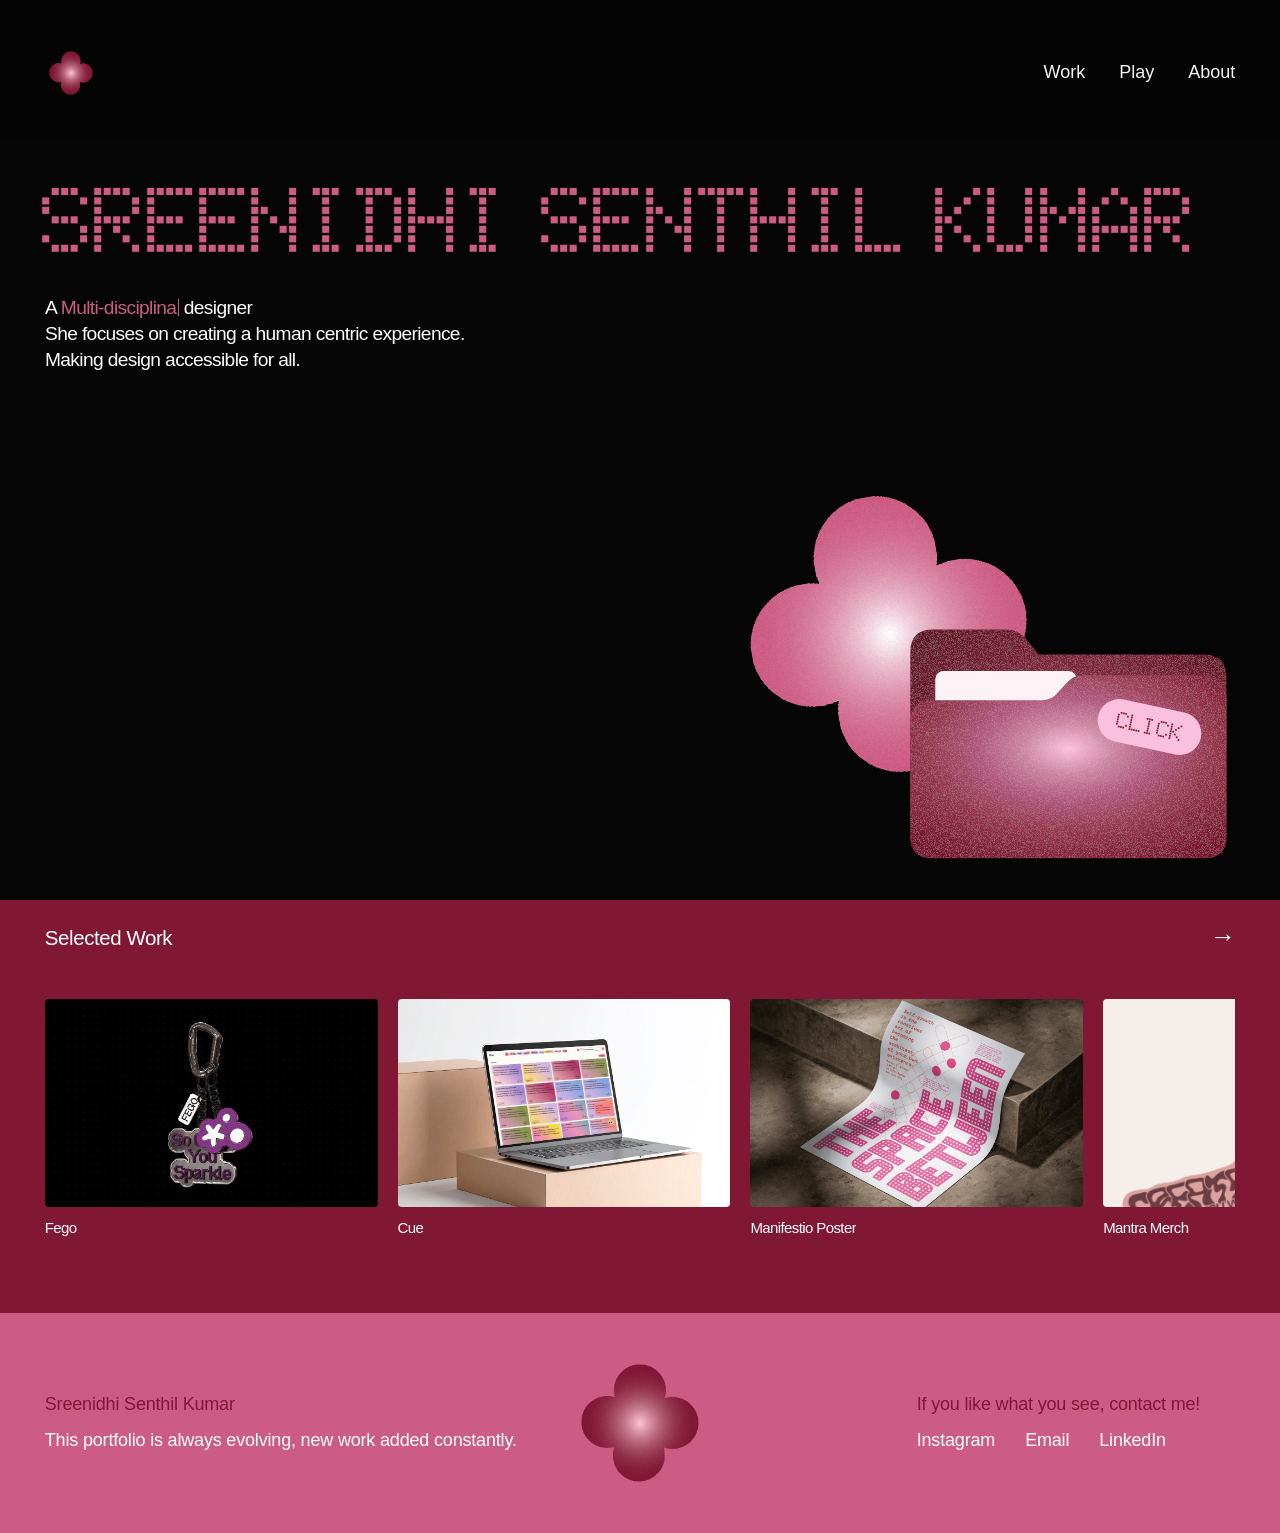
==== commit c79ce629: "Restyle home folder and icons to match the logo, update About bio - Folder redrawn as a smooth shape" ====
--- a/index.html
+++ b/index.html
@@ -19,8 +19,8 @@
           <p class="inspire__caption"><span class="inspire__lead">Here are some of the things that currently inspire my design world.</span> <span class="inspire__drag">Drag them out of the folder.</span></p>
           <img class="inspire__logo" src="assets/logo-pink.png" alt="" aria-hidden="true">
           <div class="box" role="button" tabindex="0" aria-label="Open the folder">
-            <svg class="box__back" viewBox="0 0 40 30" shape-rendering="crispEdges" aria-hidden="true"><rect x="2" y="1" width="12" height="1" fill="#1f0a10"/><rect x="1" y="2" width="1" height="1" fill="#1f0a10"/><rect x="2" y="2" width="12" height="1" fill="#962a4c"/><rect x="14" y="2" width="1" height="1" fill="#1f0a10"/><rect x="1" y="3" width="1" height="1" fill="#1f0a10"/><rect x="2" y="3" width="12" height="1" fill="#6c1029"/><rect x="14" y="3" width="1" height="1" fill="#962a4c"/><rect x="15" y="3" width="1" height="1" fill="#1f0a10"/><rect x="1" y="4" width="1" height="1" fill="#1f0a10"/><rect x="2" y="4" width="13" height="1" fill="#6c1029"/><rect x="15" y="4" width="1" height="1" fill="#962a4c"/><rect x="16" y="4" width="22" height="1" fill="#1f0a10"/><rect x="1" y="5" width="1" height="1" fill="#1f0a10"/><rect x="2" y="5" width="14" height="1" fill="#6c1029"/><rect x="16" y="5" width="22" height="1" fill="#962a4c"/><rect x="38" y="5" width="1" height="1" fill="#1f0a10"/><rect x="1" y="6" width="1" height="1" fill="#1f0a10"/><rect x="2" y="6" width="1" height="1" fill="#6c1029"/><rect x="3" y="6" width="19" height="1" fill="#1f0a10"/><rect x="22" y="6" width="16" height="1" fill="#6c1029"/><rect x="38" y="6" width="1" height="1" fill="#1f0a10"/><rect x="1" y="7" width="1" height="1" fill="#1f0a10"/><rect x="2" y="7" width="1" height="1" fill="#6c1029"/><rect x="3" y="7" width="1" height="1" fill="#1f0a10"/><rect x="4" y="7" width="16" height="1" fill="#ffffff"/><rect x="20" y="7" width="1" height="1" fill="#d9dbe2"/><rect x="21" y="7" width="1" height="1" fill="#1f0a10"/><rect x="22" y="7" width="16" height="1" fill="#6c1029"/><rect x="38" y="7" width="1" height="1" fill="#1f0a10"/><rect x="1" y="8" width="1" height="1" fill="#1f0a10"/><rect x="2" y="8" width="1" height="1" fill="#6c1029"/><rect x="3" y="8" width="1" height="1" fill="#1f0a10"/><rect x="4" y="8" width="16" height="1" fill="#ffffff"/><rect x="20" y="8" width="1" height="1" fill="#d9dbe2"/><rect x="21" y="8" width="1" height="1" fill="#1f0a10"/><rect x="22" y="8" width="16" height="1" fill="#6c1029"/><rect x="38" y="8" width="1" height="1" fill="#1f0a10"/><rect x="1" y="9" width="1" height="1" fill="#1f0a10"/><rect x="2" y="9" width="1" height="1" fill="#6c1029"/><rect x="3" y="9" width="1" height="1" fill="#1f0a10"/><rect x="4" y="9" width="16" height="1" fill="#ffffff"/><rect x="20" y="9" width="1" height="1" fill="#d9dbe2"/><rect x="21" y="9" width="1" height="1" fill="#1f0a10"/><rect x="22" y="9" width="16" height="1" fill="#6c1029"/><rect x="38" y="9" width="1" height="1" fill="#1f0a10"/><rect x="1" y="10" width="1" height="1" fill="#1f0a10"/><rect x="2" y="10" width="1" height="1" fill="#6c1029"/><rect x="3" y="10" width="1" height="1" fill="#1f0a10"/><rect x="4" y="10" width="17" height="1" fill="#d9dbe2"/><rect x="21" y="10" width="1" height="1" fill="#1f0a10"/><rect x="22" y="10" width="16" height="1" fill="#6c1029"/><rect x="38" y="10" width="1" height="1" fill="#1f0a10"/><rect x="1" y="11" width="1" height="1" fill="#1f0a10"/><rect x="2" y="11" width="1" height="1" fill="#6c1029"/><rect x="3" y="11" width="19" height="1" fill="#1f0a10"/><rect x="22" y="11" width="16" height="1" fill="#6c1029"/><rect x="38" y="11" width="1" height="1" fill="#1f0a10"/><rect x="1" y="12" width="1" height="1" fill="#1f0a10"/><rect x="2" y="12" width="36" height="1" fill="#6c1029"/><rect x="38" y="12" width="1" height="1" fill="#1f0a10"/><rect x="1" y="13" width="1" height="1" fill="#1f0a10"/><rect x="2" y="13" width="36" height="1" fill="#6c1029"/><rect x="38" y="13" width="1" height="1" fill="#1f0a10"/><rect x="1" y="14" width="1" height="1" fill="#1f0a10"/><rect x="2" y="14" width="36" height="1" fill="#6c1029"/><rect x="38" y="14" width="1" height="1" fill="#1f0a10"/><rect x="1" y="15" width="1" height="1" fill="#1f0a10"/><rect x="2" y="15" width="36" height="1" fill="#6c1029"/><rect x="38" y="15" width="1" height="1" fill="#1f0a10"/><rect x="1" y="16" width="1" height="1" fill="#1f0a10"/><rect x="2" y="16" width="36" height="1" fill="#6c1029"/><rect x="38" y="16" width="1" height="1" fill="#1f0a10"/><rect x="1" y="17" width="1" height="1" fill="#1f0a10"/><rect x="2" y="17" width="36" height="1" fill="#6c1029"/><rect x="38" y="17" width="1" height="1" fill="#1f0a10"/><rect x="1" y="18" width="1" height="1" fill="#1f0a10"/><rect x="2" y="18" width="36" height="1" fill="#6c1029"/><rect x="38" y="18" width="1" height="1" fill="#1f0a10"/><rect x="1" y="19" width="1" height="1" fill="#1f0a10"/><rect x="2" y="19" width="36" height="1" fill="#6c1029"/><rect x="38" y="19" width="1" height="1" fill="#1f0a10"/><rect x="1" y="20" width="1" height="1" fill="#1f0a10"/><rect x="2" y="20" width="36" height="1" fill="#6c1029"/><rect x="38" y="20" width="1" height="1" fill="#1f0a10"/><rect x="1" y="21" width="1" height="1" fill="#1f0a10"/><rect x="2" y="21" width="36" height="1" fill="#6c1029"/><rect x="38" y="21" width="1" height="1" fill="#1f0a10"/><rect x="1" y="22" width="1" height="1" fill="#1f0a10"/><rect x="2" y="22" width="36" height="1" fill="#6c1029"/><rect x="38" y="22" width="1" height="1" fill="#1f0a10"/><rect x="1" y="23" width="1" height="1" fill="#1f0a10"/><rect x="2" y="23" width="36" height="1" fill="#6c1029"/><rect x="38" y="23" width="1" height="1" fill="#1f0a10"/><rect x="1" y="24" width="1" height="1" fill="#1f0a10"/><rect x="2" y="24" width="36" height="1" fill="#6c1029"/><rect x="38" y="24" width="1" height="1" fill="#1f0a10"/><rect x="1" y="25" width="1" height="1" fill="#1f0a10"/><rect x="2" y="25" width="36" height="1" fill="#6c1029"/><rect x="38" y="25" width="1" height="1" fill="#1f0a10"/><rect x="1" y="26" width="1" height="1" fill="#1f0a10"/><rect x="2" y="26" width="36" height="1" fill="#6c1029"/><rect x="38" y="26" width="1" height="1" fill="#1f0a10"/><rect x="1" y="27" width="38" height="1" fill="#1f0a10"/></svg>
-            <p class="box__label" aria-hidden="true">Click</p>
+            <svg class="box__back" viewBox="0 0 40 30" aria-hidden="true"><defs><radialGradient id="folder-back-glow" cx="50%" cy="45%" r="70%"><stop offset="0" stop-color="#95344c"/><stop offset="1" stop-color="#5c0b22"/></radialGradient><filter id="folder-back-grain" x="0" y="0" width="100%" height="100%" primitiveUnits="userSpaceOnUse"><feTurbulence type="fractalNoise" baseFrequency="12" numOctaves="2" seed="3" result="n"/><feColorMatrix in="n" type="matrix" values="0 0 0 0 1  0 0 0 0 1  0 0 0 0 1  0 0 0 .32 -.14" result="g"/><feComposite in="g" in2="SourceGraphic" operator="in" result="gi"/><feMerge><feMergeNode in="SourceGraphic"/><feMergeNode in="gi"/></feMerge></filter></defs><path d="M1 26.5V4.2Q1 1.5 3.7 1.5H12.6Q14 1.5 14.9 2.6L16.4 4.5H36.3Q39 4.5 39 7.2V26.5Q39 28.5 37 28.5H3Q1 28.5 1 26.5Z" fill="url(#folder-back-glow)" filter="url(#folder-back-grain)"/><rect x="4" y="6.5" width="17" height="6" rx="1" fill="#fdf2f6"/></svg>
+            <p class="box__label" aria-hidden="true"><span class="box__bubble">Click</span></p>
             <div class="box__inside">
               <button class="inspire__item" type="button" data-label="Vintage TV" data-spot="7,10"><span class="inspire__icon" style="--src:url(assets/icons/tv.svg);--fsrc:url(assets/icons/fill/tv.png);--fill:#f7b8cd"></span></button>
               <button class="inspire__item" type="button" data-label="Books" data-spot="88,10"><span class="inspire__icon" style="--src:url(assets/icons/book.svg);--fsrc:url(assets/icons/fill/book.png);--fill:#f7b8cd"></span></button>
@@ -35,7 +35,7 @@
               <button class="inspire__item" type="button" data-label="Arcade games" data-spot="27,80"><span class="inspire__icon" style="--src:url(assets/icons/arcade.svg);--fsrc:url(assets/icons/fill/arcade.png);--fill:#f7b8cd"></span></button>
               <button class="inspire__item" type="button" data-label="Coding" data-spot="47,86"><span class="inspire__icon" style="--src:url(assets/icons/browser.svg);--fsrc:url(assets/icons/fill/browser.png);--fill:#f7b8cd"></span></button>
             </div>
-            <svg class="box__front" viewBox="0 0 40 30" shape-rendering="crispEdges" aria-hidden="true"><rect x="21" y="7" width="17" height="1" fill="#1f0a10"/><rect x="20" y="8" width="1" height="1" fill="#1f0a10"/><rect x="21" y="8" width="17" height="1" fill="#801735"/><rect x="38" y="8" width="1" height="1" fill="#1f0a10"/><rect x="19" y="9" width="1" height="1" fill="#1f0a10"/><rect x="20" y="9" width="18" height="1" fill="#801735"/><rect x="38" y="9" width="1" height="1" fill="#1f0a10"/><rect x="2" y="10" width="17" height="1" fill="#1f0a10"/><rect x="19" y="10" width="19" height="1" fill="#801735"/><rect x="38" y="10" width="1" height="1" fill="#1f0a10"/><rect x="1" y="11" width="1" height="1" fill="#1f0a10"/><rect x="2" y="11" width="16" height="1" fill="#a8435f"/><rect x="18" y="11" width="20" height="1" fill="#801735"/><rect x="38" y="11" width="1" height="1" fill="#1f0a10"/><rect x="1" y="12" width="1" height="1" fill="#1f0a10"/><rect x="2" y="12" width="36" height="1" fill="#801735"/><rect x="38" y="12" width="1" height="1" fill="#1f0a10"/><rect x="1" y="13" width="1" height="1" fill="#1f0a10"/><rect x="2" y="13" width="36" height="1" fill="#801735"/><rect x="38" y="13" width="1" height="1" fill="#1f0a10"/><rect x="1" y="14" width="1" height="1" fill="#1f0a10"/><rect x="2" y="14" width="36" height="1" fill="#801735"/><rect x="38" y="14" width="1" height="1" fill="#1f0a10"/><rect x="1" y="15" width="1" height="1" fill="#1f0a10"/><rect x="2" y="15" width="36" height="1" fill="#801735"/><rect x="38" y="15" width="1" height="1" fill="#1f0a10"/><rect x="1" y="16" width="1" height="1" fill="#1f0a10"/><rect x="2" y="16" width="36" height="1" fill="#801735"/><rect x="38" y="16" width="1" height="1" fill="#1f0a10"/><rect x="1" y="17" width="1" height="1" fill="#1f0a10"/><rect x="2" y="17" width="36" height="1" fill="#801735"/><rect x="38" y="17" width="1" height="1" fill="#1f0a10"/><rect x="1" y="18" width="1" height="1" fill="#1f0a10"/><rect x="2" y="18" width="36" height="1" fill="#801735"/><rect x="38" y="18" width="1" height="1" fill="#1f0a10"/><rect x="1" y="19" width="1" height="1" fill="#1f0a10"/><rect x="2" y="19" width="36" height="1" fill="#801735"/><rect x="38" y="19" width="1" height="1" fill="#1f0a10"/><rect x="1" y="20" width="1" height="1" fill="#1f0a10"/><rect x="2" y="20" width="36" height="1" fill="#801735"/><rect x="38" y="20" width="1" height="1" fill="#1f0a10"/><rect x="1" y="21" width="1" height="1" fill="#1f0a10"/><rect x="2" y="21" width="36" height="1" fill="#801735"/><rect x="38" y="21" width="1" height="1" fill="#1f0a10"/><rect x="1" y="22" width="1" height="1" fill="#1f0a10"/><rect x="2" y="22" width="36" height="1" fill="#801735"/><rect x="38" y="22" width="1" height="1" fill="#1f0a10"/><rect x="1" y="23" width="1" height="1" fill="#1f0a10"/><rect x="2" y="23" width="36" height="1" fill="#801735"/><rect x="38" y="23" width="1" height="1" fill="#1f0a10"/><rect x="1" y="24" width="1" height="1" fill="#1f0a10"/><rect x="2" y="24" width="36" height="1" fill="#801735"/><rect x="38" y="24" width="1" height="1" fill="#1f0a10"/><rect x="1" y="25" width="1" height="1" fill="#1f0a10"/><rect x="2" y="25" width="36" height="1" fill="#801735"/><rect x="38" y="25" width="1" height="1" fill="#1f0a10"/><rect x="1" y="26" width="1" height="1" fill="#1f0a10"/><rect x="2" y="26" width="36" height="1" fill="#6c1029"/><rect x="38" y="26" width="1" height="1" fill="#1f0a10"/><rect x="1" y="27" width="1" height="1" fill="#1f0a10"/><rect x="2" y="27" width="36" height="1" fill="#560c21"/><rect x="38" y="27" width="1" height="1" fill="#1f0a10"/><rect x="2" y="28" width="36" height="1" fill="#1f0a10"/></svg>
+            <svg class="box__front" viewBox="0 0 40 30" aria-hidden="true"><defs><radialGradient id="folder-front-glow" cx="50%" cy="40%" r="70%"><stop offset="0" stop-color="#fcc0df"/><stop offset=".2" stop-color="#cb869f"/><stop offset=".4" stop-color="#b0577d"/><stop offset=".65" stop-color="#95344c"/><stop offset="1" stop-color="#78112f"/></radialGradient><filter id="folder-front-grain" x="0" y="0" width="100%" height="100%" primitiveUnits="userSpaceOnUse"><feTurbulence type="fractalNoise" baseFrequency="12" numOctaves="2" seed="7" result="n"/><feColorMatrix in="n" type="matrix" values="0 0 0 0 1  0 0 0 0 1  0 0 0 0 1  0 0 0 .32 -.14" result="g"/><feComposite in="g" in2="SourceGraphic" operator="in" result="gi"/><feMerge><feMergeNode in="SourceGraphic"/><feMergeNode in="gi"/></feMerge></filter></defs><path d="M1 12.6Q1 10 3.6 10H16.8Q18 10 18.8 9L19.8 7.9Q20.6 7 21.8 7H36.4Q39 7 39 9.6V26.4Q39 29 36.4 29H3.6Q1 29 1 26.4Z" fill="url(#folder-front-glow)" filter="url(#folder-front-grain)"/></svg>
           </div>
         </div>
         <h1 class="hero__name"><span>Sreenidhi</span> <span>Senthil</span> <span>Kumar</span></h1>
--- a/styles.css
+++ b/styles.css
@@ -1787,3 +1787,25 @@
 .inspire__caption { transition: bottom .5s ease; }
 .inspire { --bw: clamp(220px, 26vw, 400px); }
 .inspire.is-opened .inspire__caption { bottom: calc(var(--bw) * .88 + 20px); }
+
+/* Folder in the logo's style: smooth rounded shape, grainy glow from white to pink */
+.box__label { color: #fff; }
+/* "Click" in a bubble, centred on the folder's front */
+.box__label { display: flex; justify-content: center; font-size: calc(var(--bw) * .07); }
+.box__bubble {
+  padding: .45em .8em .4em;
+  border-radius: 999px;
+  background: #fcc0df;
+  color: var(--maroon);
+  white-space: nowrap;
+}
+/* ...tilted, sitting on the folder's top-right corner like a sticker */
+.box__label { left: auto; right: 10%; top: 44%; justify-content: flex-end; rotate: 12deg; }
+/* Logo behind the folder spins slowly, like the footer flower */
+.inspire__logo { animation: footer-spin 20s linear infinite; }
+@media (prefers-reduced-motion: reduce) { .inspire__logo { animation: none; } }
+/* Intro sits just under the name */
+.home-page .hero__block { justify-content: flex-start; gap: 32px; }
+@media (max-width: 809.98px) { .home-page .hero .inspire { inset: 110px 0 40px; } }
+/* Caption stays in front of the spinning logo */
+.inspire__caption { z-index: 6; }
